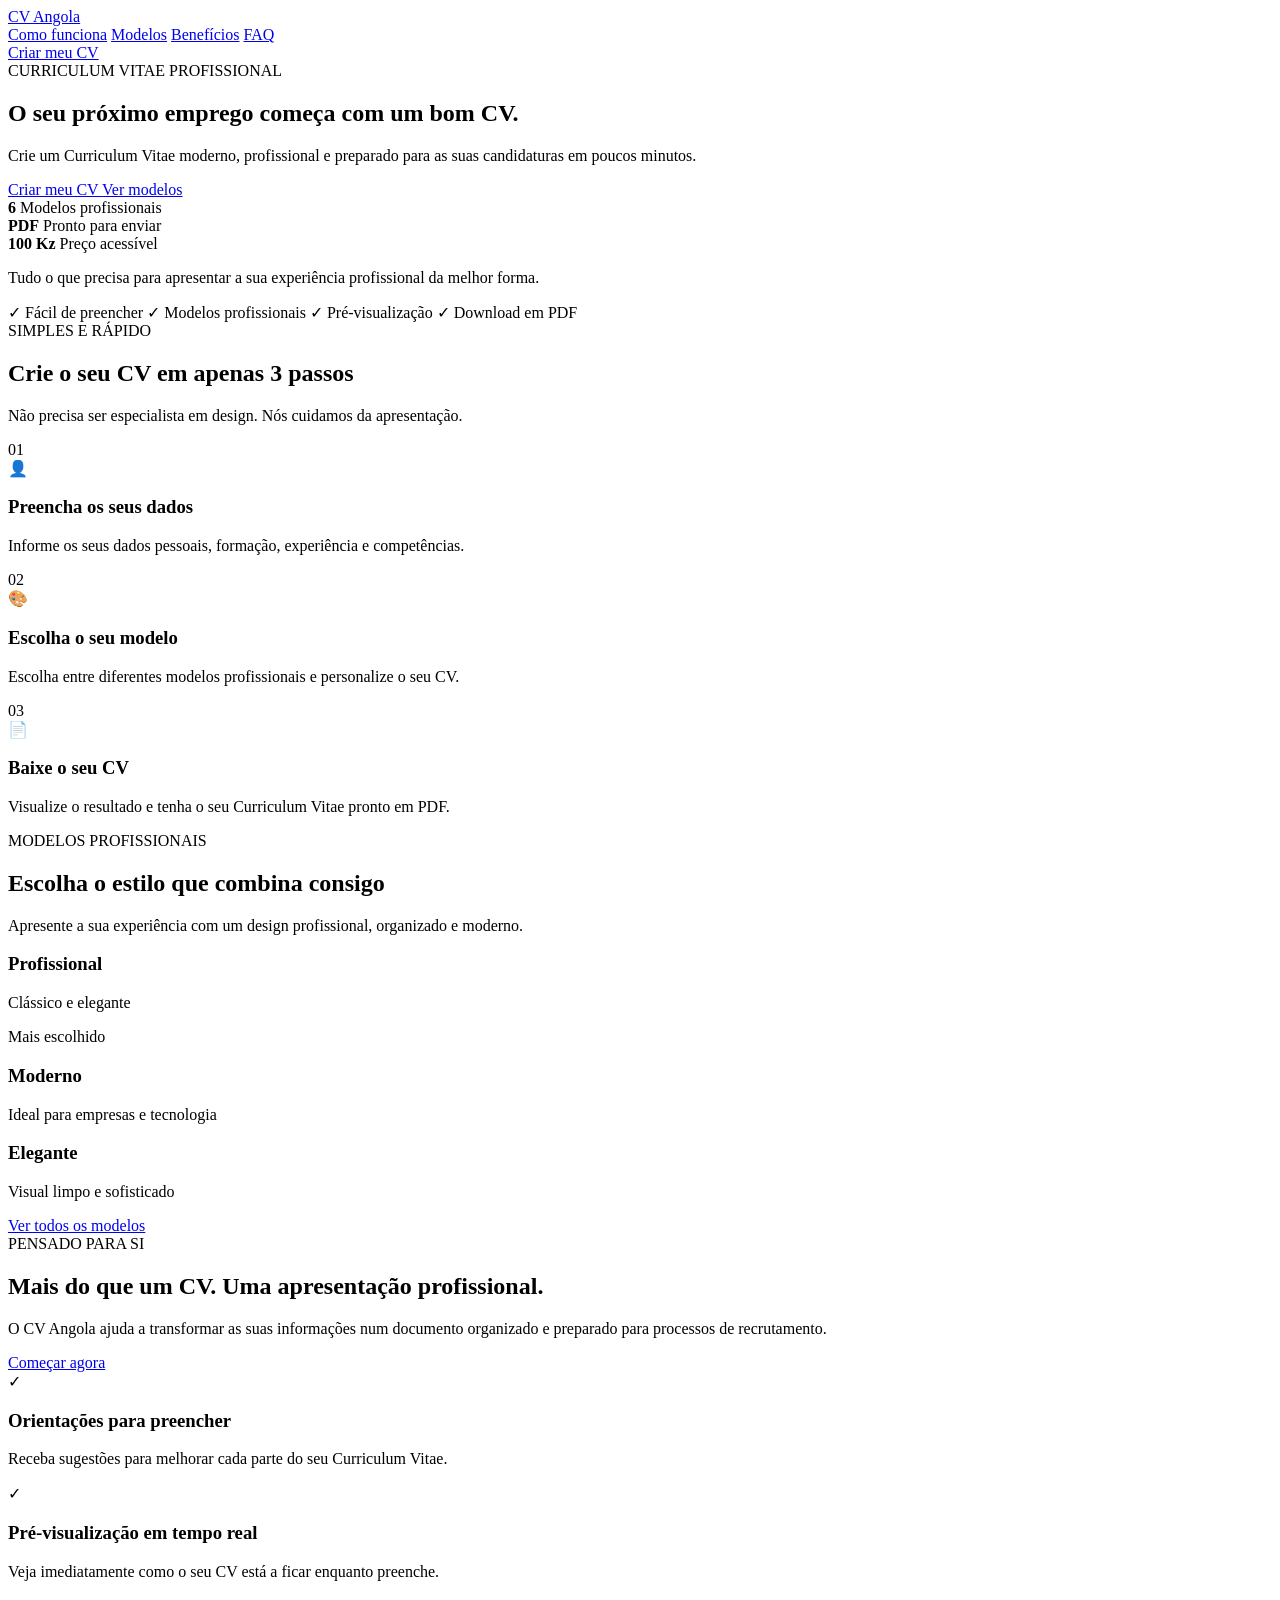
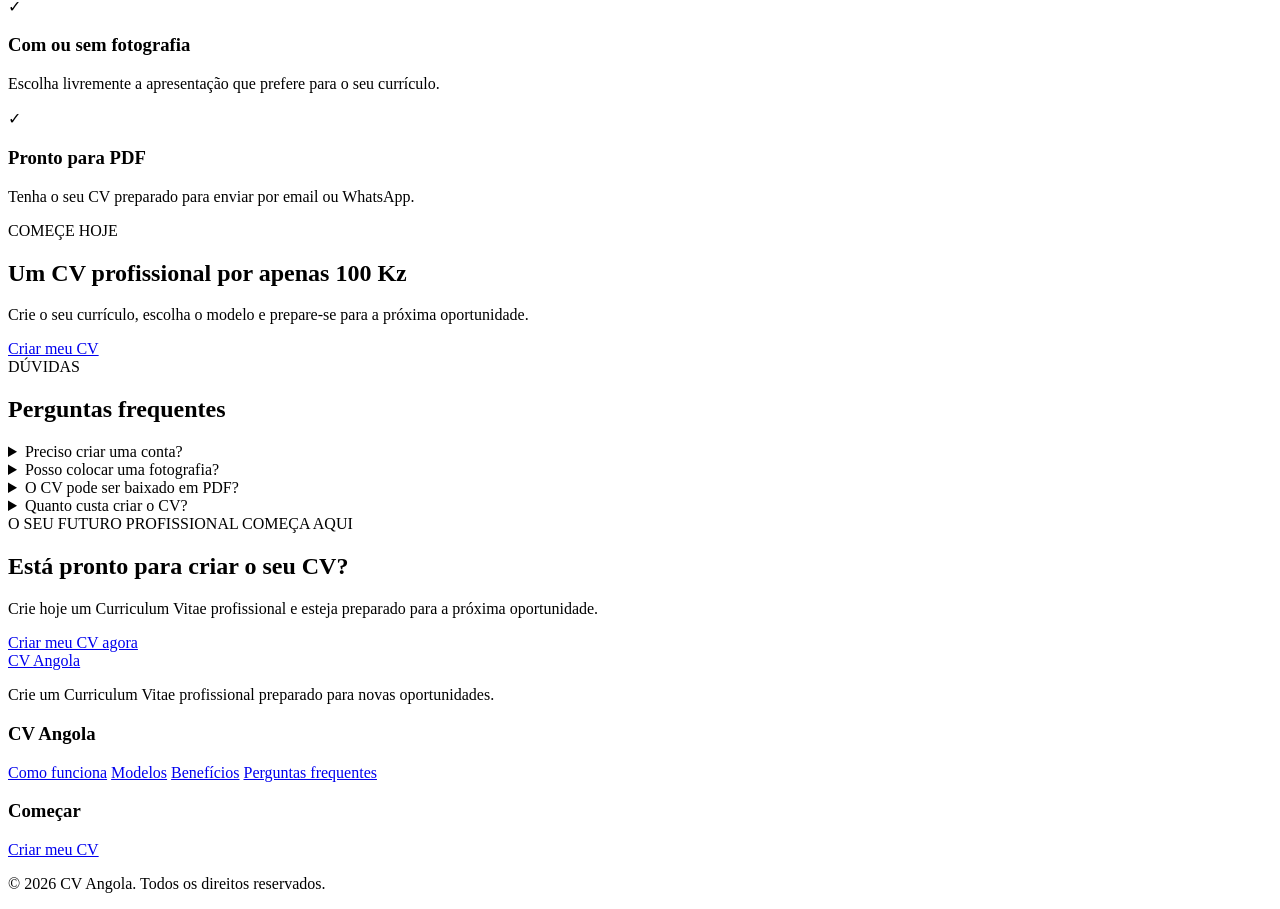
==== index.html @ 4cf0f3bf "Add files via upload" ====
<!DOCTYPE html>
<html lang="pt">

<head>
    <meta charset="UTF-8">
    <meta name="viewport" content="width=device-width, initial-scale=1.0">

    <title>CV Angola — Crie o seu Curriculum Vitae profissional</title>

    <meta name="description"
        content="Crie o seu Curriculum Vitae profissional em poucos minutos. Escolha um modelo, preencha os seus dados e baixe o seu CV em PDF.">

    <link rel="stylesheet" href="css/style.css">
</head>

<body>

    <!-- ================= HEADER ================= -->

    <header class="header">

        <div class="container header-content">

            <a href="index.html" class="logo">
                CV <span>Angola</span>
            </a>

            <nav class="nav">
                <a href="#como-funciona">Como funciona</a>
                <a href="#modelos">Modelos</a>
                <a href="#beneficios">Benefícios</a>
                <a href="#faq">FAQ</a>
            </nav>

            <a href="pages/criar-cv.html" class="btn btn-primary">
                Criar meu CV
            </a>

        </div>

    </header>


    <!-- ================= HERO ================= -->

    <main>

        <section class="hero">

            <div class="container hero-grid">

                <div class="hero-content">

                    <span class="eyebrow">
                        CURRICULUM VITAE PROFISSIONAL
                    </span>

                    <h1>
                        O seu próximo emprego
                        <span>começa com um bom CV.</span>
                    </h1>

                    <p class="hero-text">
                        Crie um Curriculum Vitae moderno, profissional e
                        preparado para as suas candidaturas em poucos minutos.
                    </p>

                    <div class="hero-actions">

                        <a href="pages/criar-cv.html" class="btn btn-primary btn-large">
                            Criar meu CV
                        </a>

                        <a href="#modelos" class="btn btn-outline btn-large">
                            Ver modelos
                        </a>

                    </div>

                    <div class="hero-info">

                        <div>
                            <strong>6</strong>
                            <span>Modelos profissionais</span>
                        </div>

                        <div>
                            <strong>PDF</strong>
                            <span>Pronto para enviar</span>
                        </div>

                        <div>
                            <strong>100 Kz</strong>
                            <span>Preço acessível</span>
                        </div>

                    </div>

                </div>


                <!-- PREVIEW DO CV -->

                <div class="hero-preview">

                    <div class="preview-glow"></div>

                    <div class="cv-preview">

                        <div class="cv-preview-sidebar">

                            <div class="preview-photo"></div>

                            <div class="preview-line large"></div>
                            <div class="preview-line"></div>
                            <div class="preview-line"></div>

                            <div class="preview-section"></div>

                            <div class="preview-line"></div>
                            <div class="preview-line"></div>
                            <div class="preview-line short"></div>

                        </div>

                        <div class="cv-preview-content">

                            <div class="preview-title"></div>
                            <div class="preview-subtitle"></div>

                            <div class="preview-heading"></div>

                            <div class="preview-line wide"></div>
                            <div class="preview-line wide"></div>
                            <div class="preview-line"></div>

                            <div class="preview-heading"></div>

                            <div class="preview-line wide"></div>
                            <div class="preview-line wide"></div>
                            <div class="preview-line"></div>

                        </div>

                    </div>

                </div>

            </div>

        </section>


        <!-- ================= CONFIANÇA ================= -->

        <section class="trust">

            <div class="container trust-content">

                <p>
                    Tudo o que precisa para apresentar a sua experiência
                    profissional da melhor forma.
                </p>

                <div class="trust-items">

                    <span>✓ Fácil de preencher</span>
                    <span>✓ Modelos profissionais</span>
                    <span>✓ Pré-visualização</span>
                    <span>✓ Download em PDF</span>

                </div>

            </div>

        </section>


        <!-- ================= COMO FUNCIONA ================= -->

        <section class="section" id="como-funciona">

            <div class="container">

                <div class="section-heading">

                    <span class="eyebrow">
                        SIMPLES E RÁPIDO
                    </span>

                    <h2>
                        Crie o seu CV em apenas 3 passos
                    </h2>

                    <p>
                        Não precisa ser especialista em design.
                        Nós cuidamos da apresentação.
                    </p>

                </div>


                <div class="steps">

                    <div class="step-card">

                        <span class="step-number">01</span>

                        <div class="step-icon">
                            👤
                        </div>

                        <h3>
                            Preencha os seus dados
                        </h3>

                        <p>
                            Informe os seus dados pessoais,
                            formação, experiência e competências.
                        </p>

                    </div>


                    <div class="step-card">

                        <span class="step-number">02</span>

                        <div class="step-icon">
                            🎨
                        </div>

                        <h3>
                            Escolha o seu modelo
                        </h3>

                        <p>
                            Escolha entre diferentes modelos
                            profissionais e personalize o seu CV.
                        </p>

                    </div>


                    <div class="step-card">

                        <span class="step-number">03</span>

                        <div class="step-icon">
                            📄
                        </div>

                        <h3>
                            Baixe o seu CV
                        </h3>

                        <p>
                            Visualize o resultado e tenha o seu
                            Curriculum Vitae pronto em PDF.
                        </p>

                    </div>

                </div>

            </div>

        </section>


        <!-- ================= MODELOS ================= -->

        <section class="section section-light" id="modelos">

            <div class="container">

                <div class="section-heading">

                    <span class="eyebrow">
                        MODELOS PROFISSIONAIS
                    </span>

                    <h2>
                        Escolha o estilo que combina consigo
                    </h2>

                    <p>
                        Apresente a sua experiência com um design
                        profissional, organizado e moderno.
                    </p>

                </div>


                <div class="templates">

                    <div class="template-card">

                        <div class="template-image template-one">
                            <div class="mini-sidebar"></div>
                            <div class="mini-content"></div>
                        </div>

                        <div class="template-info">
                            <h3>Profissional</h3>
                            <p>Clássico e elegante</p>
                        </div>

                    </div>


                    <div class="template-card featured">

                        <span class="template-badge">
                            Mais escolhido
                        </span>

                        <div class="template-image template-two">
                            <div class="mini-sidebar"></div>
                            <div class="mini-content"></div>
                        </div>

                        <div class="template-info">
                            <h3>Moderno</h3>
                            <p>Ideal para empresas e tecnologia</p>
                        </div>

                    </div>


                    <div class="template-card">

                        <div class="template-image template-three">
                            <div class="mini-sidebar"></div>
                            <div class="mini-content"></div>
                        </div>

                        <div class="template-info">
                            <h3>Elegante</h3>
                            <p>Visual limpo e sofisticado</p>
                        </div>

                    </div>

                </div>

                <div class="center-action">

                    <a href="pages/criar-cv.html" class="btn btn-primary">
                        Ver todos os modelos
                    </a>

                </div>

            </div>

        </section>


        <!-- ================= BENEFÍCIOS ================= -->

        <section class="section" id="beneficios">

            <div class="container benefits-grid">

                <div class="benefits-content">

                    <span class="eyebrow">
                        PENSADO PARA SI
                    </span>

                    <h2>
                        Mais do que um CV.
                        Uma apresentação profissional.
                    </h2>

                    <p>
                        O CV Angola ajuda a transformar as suas informações
                        num documento organizado e preparado para processos
                        de recrutamento.
                    </p>

                    <a href="pages/criar-cv.html" class="btn btn-primary">
                        Começar agora
                    </a>

                </div>


                <div class="benefits-list">

                    <div class="benefit">

                        <div class="benefit-icon">
                            ✓
                        </div>

                        <div>
                            <h3>Orientações para preencher</h3>

                            <p>
                                Receba sugestões para melhorar cada
                                parte do seu Curriculum Vitae.
                            </p>
                        </div>

                    </div>


                    <div class="benefit">

                        <div class="benefit-icon">
                            ✓
                        </div>

                        <div>
                            <h3>Pré-visualização em tempo real</h3>

                            <p>
                                Veja imediatamente como o seu CV
                                está a ficar enquanto preenche.
                            </p>
                        </div>

                    </div>


                    <div class="benefit">

                        <div class="benefit-icon">
                            ✓
                        </div>

                        <div>
                            <h3>Com ou sem fotografia</h3>

                            <p>
                                Escolha livremente a apresentação
                                que prefere para o seu currículo.
                            </p>
                        </div>

                    </div>


                    <div class="benefit">

                        <div class="benefit-icon">
                            ✓
                        </div>

                        <div>
                            <h3>Pronto para PDF</h3>

                            <p>
                                Tenha o seu CV preparado para
                                enviar por email ou WhatsApp.
                            </p>
                        </div>

                    </div>

                </div>

            </div>

        </section>


        <!-- ================= PREÇO ================= -->

        <section class="pricing">

            <div class="container">

                <div class="pricing-card">

                    <div>

                        <span class="eyebrow">
                            COMEÇE HOJE
                        </span>

                        <h2>
                            Um CV profissional por apenas
                            <strong>100 Kz</strong>
                        </h2>

                        <p>
                            Crie o seu currículo, escolha o modelo
                            e prepare-se para a próxima oportunidade.
                        </p>

                    </div>

                    <a href="pages/criar-cv.html" class="btn btn-primary btn-large">
                        Criar meu CV
                    </a>

                </div>

            </div>

        </section>


        <!-- ================= FAQ ================= -->

        <section class="section" id="faq">

            <div class="container faq-container">

                <div class="section-heading">

                    <span class="eyebrow">
                        DÚVIDAS
                    </span>

                    <h2>
                        Perguntas frequentes
                    </h2>

                </div>


                <div class="faq">

                    <details>
                        <summary>
                            Preciso criar uma conta?
                        </summary>

                        <p>
                            Não. O processo pode ser realizado diretamente
                            através da plataforma.
                        </p>
                    </details>


                    <details>
                        <summary>
                            Posso colocar uma fotografia?
                        </summary>

                        <p>
                            Sim. Pode escolher entre utilizar uma fotografia
                            ou criar o seu CV sem fotografia.
                        </p>
                    </details>


                    <details>
                        <summary>
                            O CV pode ser baixado em PDF?
                        </summary>

                        <p>
                            Sim. Depois de preencher e finalizar o seu CV,
                            poderá obter o documento em formato PDF.
                        </p>
                    </details>


                    <details>
                        <summary>
                            Quanto custa criar o CV?
                        </summary>

                        <p>
                            O CV profissional está disponível por apenas
                            <strong>100 Kz</strong>.
                        </p>
                    </details>

                </div>

            </div>

        </section>


        <!-- ================= CTA FINAL ================= -->

        <section class="final-cta">

            <div class="container">

                <span class="eyebrow">
                    O SEU FUTURO PROFISSIONAL COMEÇA AQUI
                </span>

                <h2>
                    Está pronto para criar o seu CV?
                </h2>

                <p>
                    Crie hoje um Curriculum Vitae profissional
                    e esteja preparado para a próxima oportunidade.
                </p>

                <a href="pages/criar-cv.html" class="btn btn-primary btn-large">
                    Criar meu CV agora
                </a>

            </div>

        </section>

    </main>


    <!-- ================= FOOTER ================= -->

    <footer class="footer">

        <div class="container footer-grid">

            <div>

                <a href="index.html" class="logo">
                    CV <span>Angola</span>
                </a>

                <p>
                    Crie um Curriculum Vitae profissional
                    preparado para novas oportunidades.
                </p>

            </div>


            <div>

                <h3>CV Angola</h3>

                <a href="#como-funciona">Como funciona</a>
                <a href="#modelos">Modelos</a>
                <a href="#beneficios">Benefícios</a>
                <a href="#faq">Perguntas frequentes</a>

            </div>


            <div>

                <h3>Começar</h3>

                <a href="pages/criar-cv.html">
                    Criar meu CV
                </a>

            </div>

        </div>


        <div class="footer-bottom">

            <div class="container">

                <p>
                    © 2026 CV Angola. Todos os direitos reservados.
                </p>

            </div>

        </div>

    </footer>

</body>

</html>
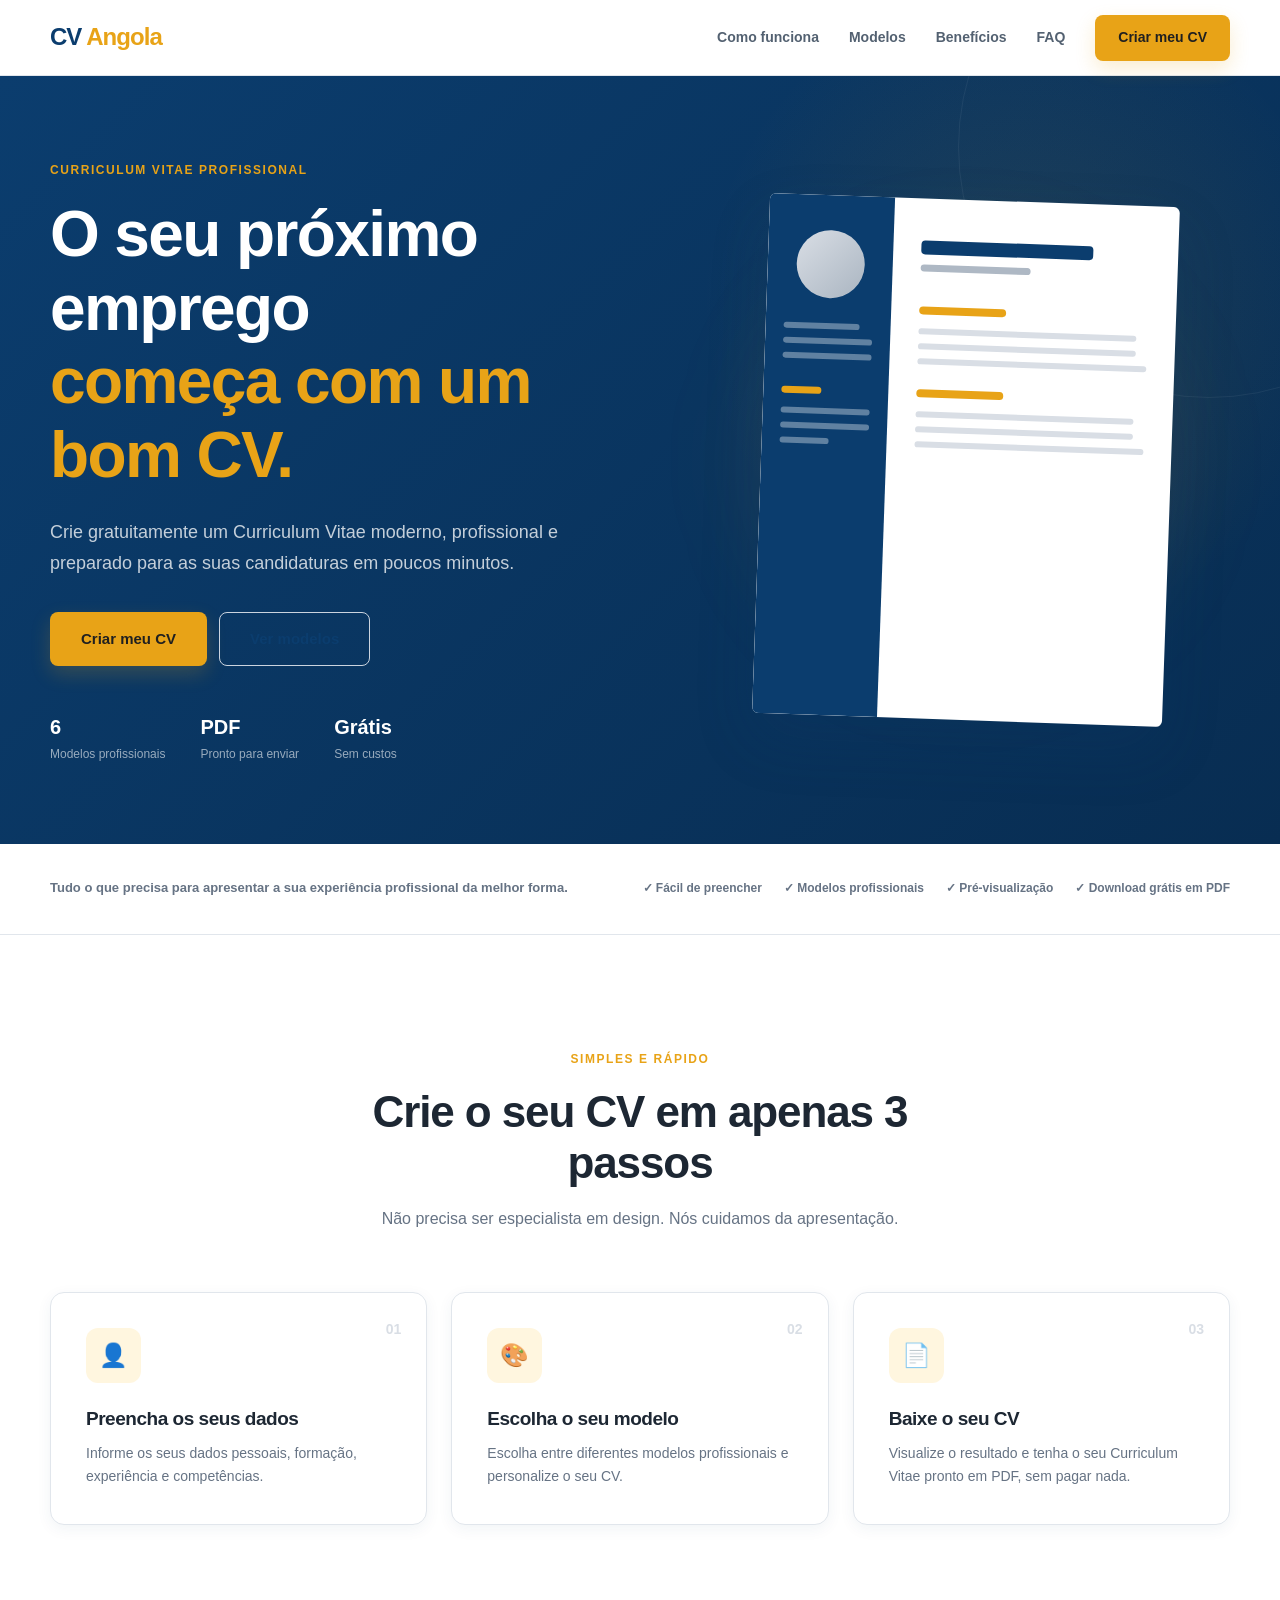
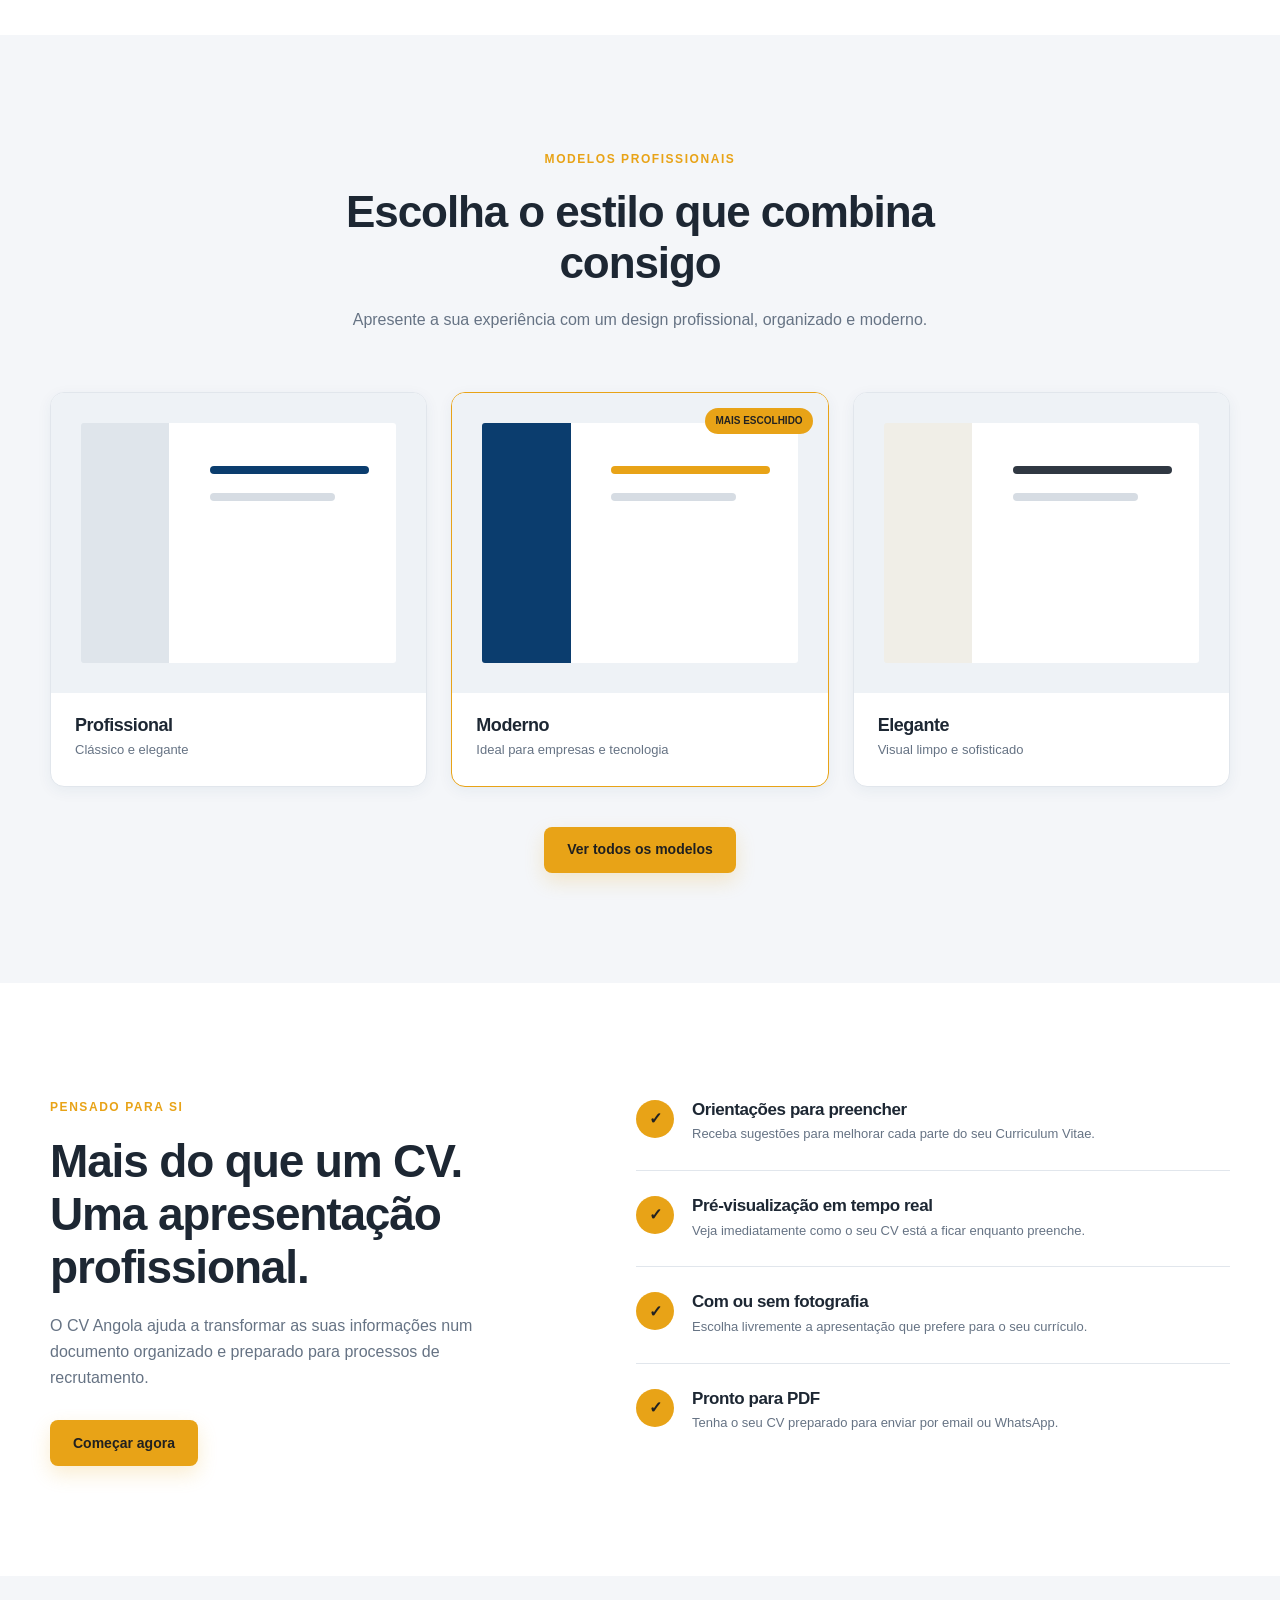
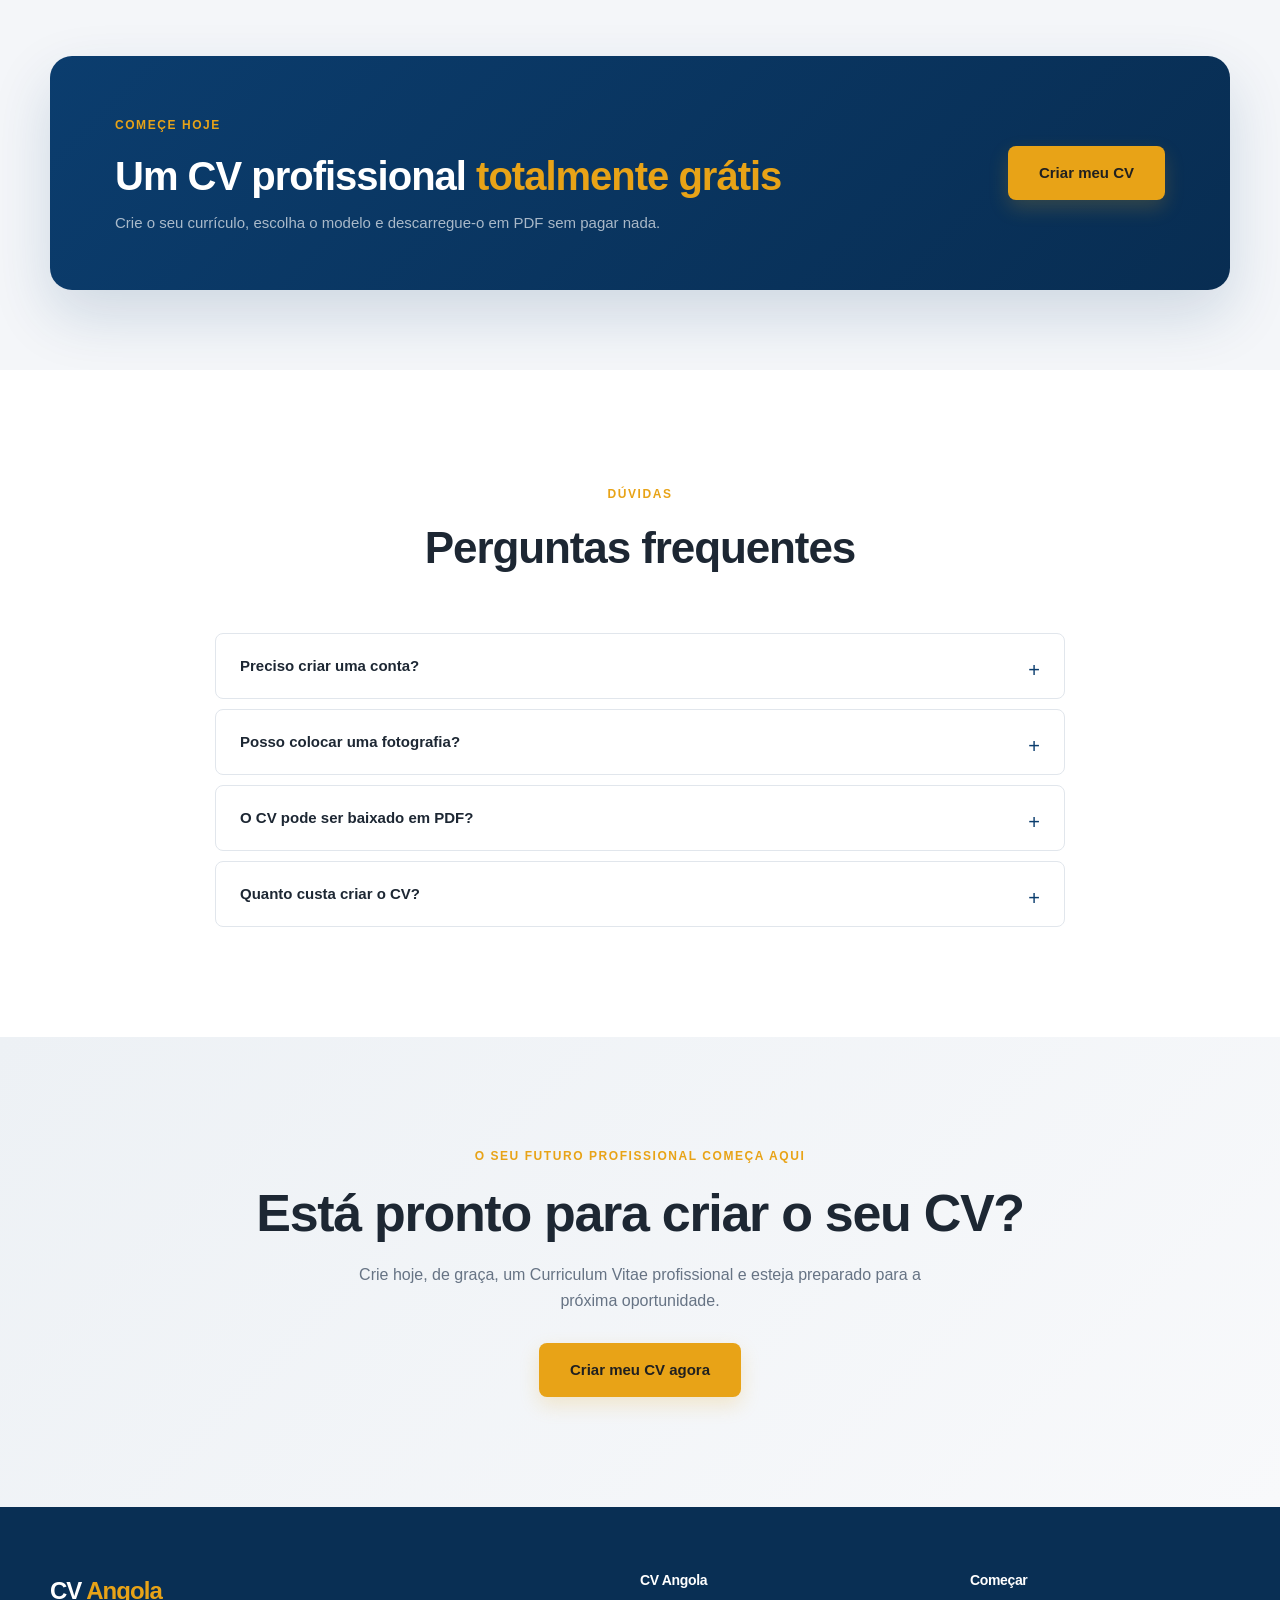
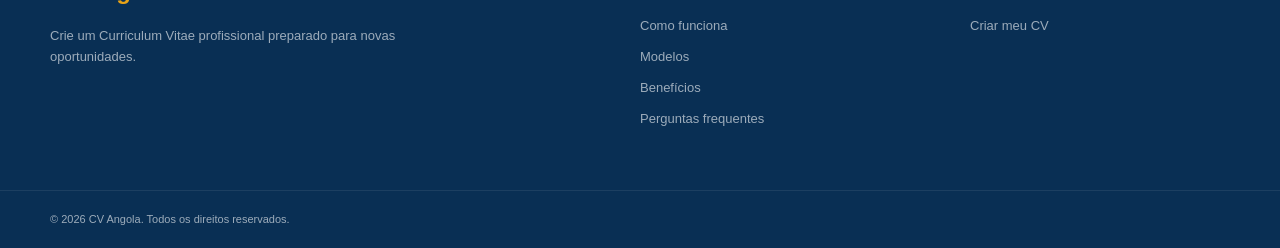
==== commit 1d8450ef: "Add files via upload" ====
--- a/index.html
+++ b/index.html
@@ -5,10 +5,10 @@
     <meta charset="UTF-8">
     <meta name="viewport" content="width=device-width, initial-scale=1.0">
 
-    <title>CV Angola — Crie o seu Curriculum Vitae profissional</title>
+    <title>CV Angola — Crie o seu Curriculum Vitae profissional grátis</title>
 
     <meta name="description"
-        content="Crie o seu Curriculum Vitae profissional em poucos minutos. Escolha um modelo, preencha os seus dados e baixe o seu CV em PDF.">
+        content="Crie o seu Curriculum Vitae profissional gratuitamente em poucos minutos. Escolha um modelo, preencha os seus dados e baixe o seu CV em PDF.">
 
     <link rel="stylesheet" href="css/style.css">
 </head>
@@ -18,12 +18,9 @@
     <!-- ================= HEADER ================= -->
 
     <header class="header">
-
         <div class="container header-content">
 
-            <a href="index.html" class="logo">
-                CV <span>Angola</span>
-            </a>
+            <a href="index.html" class="logo">CV <span>Angola</span></a>
 
             <nav class="nav">
                 <a href="#como-funciona">Como funciona</a>
@@ -32,28 +29,22 @@
                 <a href="#faq">FAQ</a>
             </nav>
 
-            <a href="pages/criar-cv.html" class="btn btn-primary">
-                Criar meu CV
-            </a>
+            <a href="pages/criar-cv.html" class="btn btn-primary">Criar meu CV</a>
 
         </div>
-
     </header>
 
 
-    <!-- ================= HERO ================= -->
-
     <main>
 
+        <!-- ================= HERO ================= -->
+
         <section class="hero">
-
             <div class="container hero-grid">
 
                 <div class="hero-content">
 
-                    <span class="eyebrow">
-                        CURRICULUM VITAE PROFISSIONAL
-                    </span>
+                    <span class="eyebrow">CURRICULUM VITAE PROFISSIONAL</span>
 
                     <h1>
                         O seu próximo emprego
@@ -61,39 +52,28 @@
                     </h1>
 
                     <p class="hero-text">
-                        Crie um Curriculum Vitae moderno, profissional e
+                        Crie gratuitamente um Curriculum Vitae moderno, profissional e
                         preparado para as suas candidaturas em poucos minutos.
                     </p>
 
                     <div class="hero-actions">
-
-                        <a href="pages/criar-cv.html" class="btn btn-primary btn-large">
-                            Criar meu CV
-                        </a>
-
-                        <a href="#modelos" class="btn btn-outline btn-large">
-                            Ver modelos
-                        </a>
-
+                        <a href="pages/criar-cv.html" class="btn btn-primary btn-large">Criar meu CV</a>
+                        <a href="#modelos" class="btn btn-outline btn-large">Ver modelos</a>
                     </div>
 
                     <div class="hero-info">
-
                         <div>
                             <strong>6</strong>
                             <span>Modelos profissionais</span>
                         </div>
-
                         <div>
                             <strong>PDF</strong>
                             <span>Pronto para enviar</span>
                         </div>
-
-                        <div>
-                            <strong>100 Kz</strong>
-                            <span>Preço acessível</span>
-                        </div>
-
+                        <div>
+                            <strong>Grátis</strong>
+                            <span>Sem custos</span>
+                        </div>
                     </div>
 
                 </div>
@@ -102,59 +82,43 @@
                 <!-- PREVIEW DO CV -->
 
                 <div class="hero-preview">
-
                     <div class="preview-glow"></div>
-
                     <div class="cv-preview">
 
                         <div class="cv-preview-sidebar">
-
                             <div class="preview-photo"></div>
-
                             <div class="preview-line large"></div>
                             <div class="preview-line"></div>
                             <div class="preview-line"></div>
-
                             <div class="preview-section"></div>
-
                             <div class="preview-line"></div>
                             <div class="preview-line"></div>
                             <div class="preview-line short"></div>
-
                         </div>
 
                         <div class="cv-preview-content">
-
                             <div class="preview-title"></div>
                             <div class="preview-subtitle"></div>
-
                             <div class="preview-heading"></div>
-
                             <div class="preview-line wide"></div>
                             <div class="preview-line wide"></div>
                             <div class="preview-line"></div>
-
                             <div class="preview-heading"></div>
-
                             <div class="preview-line wide"></div>
                             <div class="preview-line wide"></div>
                             <div class="preview-line"></div>
-
-                        </div>
-
-                    </div>
-
-                </div>
-
-            </div>
-
+                        </div>
+
+                    </div>
+                </div>
+
+            </div>
         </section>
 
 
         <!-- ================= CONFIANÇA ================= -->
 
         <section class="trust">
-
             <div class="container trust-content">
 
                 <p>
@@ -163,216 +127,123 @@
                 </p>
 
                 <div class="trust-items">
-
                     <span>✓ Fácil de preencher</span>
                     <span>✓ Modelos profissionais</span>
                     <span>✓ Pré-visualização</span>
-                    <span>✓ Download em PDF</span>
-
-                </div>
-
-            </div>
-
+                    <span>✓ Download grátis em PDF</span>
+                </div>
+
+            </div>
         </section>
 
 
         <!-- ================= COMO FUNCIONA ================= -->
 
         <section class="section" id="como-funciona">
-
             <div class="container">
 
                 <div class="section-heading">
-
-                    <span class="eyebrow">
-                        SIMPLES E RÁPIDO
-                    </span>
-
-                    <h2>
-                        Crie o seu CV em apenas 3 passos
-                    </h2>
-
-                    <p>
-                        Não precisa ser especialista em design.
-                        Nós cuidamos da apresentação.
-                    </p>
-
-                </div>
-
+                    <span class="eyebrow">SIMPLES E RÁPIDO</span>
+                    <h2>Crie o seu CV em apenas 3 passos</h2>
+                    <p>Não precisa ser especialista em design. Nós cuidamos da apresentação.</p>
+                </div>
 
                 <div class="steps">
 
                     <div class="step-card">
-
                         <span class="step-number">01</span>
-
-                        <div class="step-icon">
-                            👤
-                        </div>
-
-                        <h3>
-                            Preencha os seus dados
-                        </h3>
-
-                        <p>
-                            Informe os seus dados pessoais,
-                            formação, experiência e competências.
-                        </p>
-
-                    </div>
-
+                        <div class="step-icon">👤</div>
+                        <h3>Preencha os seus dados</h3>
+                        <p>Informe os seus dados pessoais, formação, experiência e competências.</p>
+                    </div>
 
                     <div class="step-card">
-
                         <span class="step-number">02</span>
-
-                        <div class="step-icon">
-                            🎨
-                        </div>
-
-                        <h3>
-                            Escolha o seu modelo
-                        </h3>
-
-                        <p>
-                            Escolha entre diferentes modelos
-                            profissionais e personalize o seu CV.
-                        </p>
-
-                    </div>
-
+                        <div class="step-icon">🎨</div>
+                        <h3>Escolha o seu modelo</h3>
+                        <p>Escolha entre diferentes modelos profissionais e personalize o seu CV.</p>
+                    </div>
 
                     <div class="step-card">
-
                         <span class="step-number">03</span>
-
-                        <div class="step-icon">
-                            📄
-                        </div>
-
-                        <h3>
-                            Baixe o seu CV
-                        </h3>
-
-                        <p>
-                            Visualize o resultado e tenha o seu
-                            Curriculum Vitae pronto em PDF.
-                        </p>
-
-                    </div>
-
-                </div>
-
-            </div>
-
+                        <div class="step-icon">📄</div>
+                        <h3>Baixe o seu CV</h3>
+                        <p>Visualize o resultado e tenha o seu Curriculum Vitae pronto em PDF, sem pagar nada.</p>
+                    </div>
+
+                </div>
+
+            </div>
         </section>
 
 
         <!-- ================= MODELOS ================= -->
 
         <section class="section section-light" id="modelos">
-
             <div class="container">
 
                 <div class="section-heading">
-
-                    <span class="eyebrow">
-                        MODELOS PROFISSIONAIS
-                    </span>
-
-                    <h2>
-                        Escolha o estilo que combina consigo
-                    </h2>
-
-                    <p>
-                        Apresente a sua experiência com um design
-                        profissional, organizado e moderno.
-                    </p>
-
-                </div>
-
+                    <span class="eyebrow">MODELOS PROFISSIONAIS</span>
+                    <h2>Escolha o estilo que combina consigo</h2>
+                    <p>Apresente a sua experiência com um design profissional, organizado e moderno.</p>
+                </div>
 
                 <div class="templates">
 
                     <div class="template-card">
-
                         <div class="template-image template-one">
                             <div class="mini-sidebar"></div>
                             <div class="mini-content"></div>
                         </div>
-
                         <div class="template-info">
                             <h3>Profissional</h3>
                             <p>Clássico e elegante</p>
                         </div>
-
-                    </div>
-
+                    </div>
 
                     <div class="template-card featured">
-
-                        <span class="template-badge">
-                            Mais escolhido
-                        </span>
-
+                        <span class="template-badge">Mais escolhido</span>
                         <div class="template-image template-two">
                             <div class="mini-sidebar"></div>
                             <div class="mini-content"></div>
                         </div>
-
                         <div class="template-info">
                             <h3>Moderno</h3>
                             <p>Ideal para empresas e tecnologia</p>
                         </div>
-
-                    </div>
-
+                    </div>
 
                     <div class="template-card">
-
                         <div class="template-image template-three">
                             <div class="mini-sidebar"></div>
                             <div class="mini-content"></div>
                         </div>
-
                         <div class="template-info">
                             <h3>Elegante</h3>
                             <p>Visual limpo e sofisticado</p>
                         </div>
-
                     </div>
 
                 </div>
 
                 <div class="center-action">
-
-                    <a href="pages/criar-cv.html" class="btn btn-primary">
-                        Ver todos os modelos
-                    </a>
-
-                </div>
-
-            </div>
-
+                    <a href="pages/criar-cv.html" class="btn btn-primary">Ver todos os modelos</a>
+                </div>
+
+            </div>
         </section>
 
 
         <!-- ================= BENEFÍCIOS ================= -->
 
         <section class="section" id="beneficios">
-
             <div class="container benefits-grid">
 
                 <div class="benefits-content">
 
-                    <span class="eyebrow">
-                        PENSADO PARA SI
-                    </span>
-
-                    <h2>
-                        Mais do que um CV.
-                        Uma apresentação profissional.
-                    </h2>
+                    <span class="eyebrow">PENSADO PARA SI</span>
+
+                    <h2>Mais do que um CV. Uma apresentação profissional.</h2>
 
                     <p>
                         O CV Angola ajuda a transformar as suas informações
@@ -380,230 +251,133 @@
                         de recrutamento.
                     </p>
 
-                    <a href="pages/criar-cv.html" class="btn btn-primary">
-                        Começar agora
-                    </a>
-
-                </div>
-
+                    <a href="pages/criar-cv.html" class="btn btn-primary">Começar agora</a>
+
+                </div>
 
                 <div class="benefits-list">
 
                     <div class="benefit">
-
-                        <div class="benefit-icon">
-                            ✓
-                        </div>
-
+                        <div class="benefit-icon">✓</div>
                         <div>
                             <h3>Orientações para preencher</h3>
-
-                            <p>
-                                Receba sugestões para melhorar cada
-                                parte do seu Curriculum Vitae.
-                            </p>
-                        </div>
-
-                    </div>
-
+                            <p>Receba sugestões para melhorar cada parte do seu Curriculum Vitae.</p>
+                        </div>
+                    </div>
 
                     <div class="benefit">
-
-                        <div class="benefit-icon">
-                            ✓
-                        </div>
-
+                        <div class="benefit-icon">✓</div>
                         <div>
                             <h3>Pré-visualização em tempo real</h3>
-
-                            <p>
-                                Veja imediatamente como o seu CV
-                                está a ficar enquanto preenche.
-                            </p>
-                        </div>
-
-                    </div>
-
+                            <p>Veja imediatamente como o seu CV está a ficar enquanto preenche.</p>
+                        </div>
+                    </div>
 
                     <div class="benefit">
-
-                        <div class="benefit-icon">
-                            ✓
-                        </div>
-
+                        <div class="benefit-icon">✓</div>
                         <div>
                             <h3>Com ou sem fotografia</h3>
-
-                            <p>
-                                Escolha livremente a apresentação
-                                que prefere para o seu currículo.
-                            </p>
-                        </div>
-
-                    </div>
-
+                            <p>Escolha livremente a apresentação que prefere para o seu currículo.</p>
+                        </div>
+                    </div>
 
                     <div class="benefit">
-
-                        <div class="benefit-icon">
-                            ✓
-                        </div>
-
+                        <div class="benefit-icon">✓</div>
                         <div>
                             <h3>Pronto para PDF</h3>
-
-                            <p>
-                                Tenha o seu CV preparado para
-                                enviar por email ou WhatsApp.
-                            </p>
-                        </div>
-
-                    </div>
-
-                </div>
-
-            </div>
-
-        </section>
-
-
-        <!-- ================= PREÇO ================= -->
+                            <p>Tenha o seu CV preparado para enviar por email ou WhatsApp.</p>
+                        </div>
+                    </div>
+
+                </div>
+
+            </div>
+        </section>
+
+
+        <!-- ================= GRATUITO ================= -->
 
         <section class="pricing">
-
             <div class="container">
-
                 <div class="pricing-card">
 
                     <div>
-
-                        <span class="eyebrow">
-                            COMEÇE HOJE
-                        </span>
-
+                        <span class="eyebrow">COMEÇE HOJE</span>
                         <h2>
-                            Um CV profissional por apenas
-                            <strong>100 Kz</strong>
+                            Um CV profissional
+                            <strong>totalmente grátis</strong>
                         </h2>
-
                         <p>
-                            Crie o seu currículo, escolha o modelo
-                            e prepare-se para a próxima oportunidade.
+                            Crie o seu currículo, escolha o modelo e descarregue-o
+                            em PDF sem pagar nada.
                         </p>
-
-                    </div>
-
-                    <a href="pages/criar-cv.html" class="btn btn-primary btn-large">
-                        Criar meu CV
-                    </a>
-
-                </div>
-
-            </div>
-
+                    </div>
+
+                    <a href="pages/criar-cv.html" class="btn btn-primary btn-large">Criar meu CV</a>
+
+                </div>
+            </div>
         </section>
 
 
         <!-- ================= FAQ ================= -->
 
         <section class="section" id="faq">
-
             <div class="container faq-container">
 
                 <div class="section-heading">
-
-                    <span class="eyebrow">
-                        DÚVIDAS
-                    </span>
-
-                    <h2>
-                        Perguntas frequentes
-                    </h2>
-
-                </div>
-
+                    <span class="eyebrow">DÚVIDAS</span>
+                    <h2>Perguntas frequentes</h2>
+                </div>
 
                 <div class="faq">
 
                     <details>
-                        <summary>
-                            Preciso criar uma conta?
-                        </summary>
-
+                        <summary>Preciso criar uma conta?</summary>
+                        <p>Não. O processo pode ser realizado diretamente através da plataforma.</p>
+                    </details>
+
+                    <details>
+                        <summary>Posso colocar uma fotografia?</summary>
+                        <p>Sim. Pode escolher entre utilizar uma fotografia ou criar o seu CV sem fotografia.</p>
+                    </details>
+
+                    <details>
+                        <summary>O CV pode ser baixado em PDF?</summary>
+                        <p>Sim. Depois de preencher o seu CV, poderá obter o documento em formato PDF.</p>
+                    </details>
+
+                    <details>
+                        <summary>Quanto custa criar o CV?</summary>
                         <p>
-                            Não. O processo pode ser realizado diretamente
-                            através da plataforma.
+                            É <strong>gratuito</strong>. No final, poderá fazer uma doação opcional
+                            para ajudar a manter a plataforma, mas pode descarregar o CV mesmo sem doar.
                         </p>
                     </details>
 
-
-                    <details>
-                        <summary>
-                            Posso colocar uma fotografia?
-                        </summary>
-
-                        <p>
-                            Sim. Pode escolher entre utilizar uma fotografia
-                            ou criar o seu CV sem fotografia.
-                        </p>
-                    </details>
-
-
-                    <details>
-                        <summary>
-                            O CV pode ser baixado em PDF?
-                        </summary>
-
-                        <p>
-                            Sim. Depois de preencher e finalizar o seu CV,
-                            poderá obter o documento em formato PDF.
-                        </p>
-                    </details>
-
-
-                    <details>
-                        <summary>
-                            Quanto custa criar o CV?
-                        </summary>
-
-                        <p>
-                            O CV profissional está disponível por apenas
-                            <strong>100 Kz</strong>.
-                        </p>
-                    </details>
-
-                </div>
-
-            </div>
-
+                </div>
+
+            </div>
         </section>
 
 
         <!-- ================= CTA FINAL ================= -->
 
         <section class="final-cta">
-
             <div class="container">
 
-                <span class="eyebrow">
-                    O SEU FUTURO PROFISSIONAL COMEÇA AQUI
-                </span>
-
-                <h2>
-                    Está pronto para criar o seu CV?
-                </h2>
+                <span class="eyebrow">O SEU FUTURO PROFISSIONAL COMEÇA AQUI</span>
+
+                <h2>Está pronto para criar o seu CV?</h2>
 
                 <p>
-                    Crie hoje um Curriculum Vitae profissional
+                    Crie hoje, de graça, um Curriculum Vitae profissional
                     e esteja preparado para a próxima oportunidade.
                 </p>
 
-                <a href="pages/criar-cv.html" class="btn btn-primary btn-large">
-                    Criar meu CV agora
-                </a>
-
-            </div>
-
+                <a href="pages/criar-cv.html" class="btn btn-primary btn-large">Criar meu CV agora</a>
+
+            </div>
         </section>
 
     </main>
@@ -616,58 +390,33 @@
         <div class="container footer-grid">
 
             <div>
-
-                <a href="index.html" class="logo">
-                    CV <span>Angola</span>
-                </a>
-
-                <p>
-                    Crie um Curriculum Vitae profissional
-                    preparado para novas oportunidades.
-                </p>
-
-            </div>
-
+                <a href="index.html" class="logo">CV <span>Angola</span></a>
+                <p>Crie um Curriculum Vitae profissional preparado para novas oportunidades.</p>
+            </div>
 
             <div>
-
                 <h3>CV Angola</h3>
-
                 <a href="#como-funciona">Como funciona</a>
                 <a href="#modelos">Modelos</a>
                 <a href="#beneficios">Benefícios</a>
                 <a href="#faq">Perguntas frequentes</a>
-
-            </div>
-
+            </div>
 
             <div>
-
                 <h3>Começar</h3>
-
-                <a href="pages/criar-cv.html">
-                    Criar meu CV
-                </a>
-
+                <a href="pages/criar-cv.html">Criar meu CV</a>
             </div>
 
         </div>
 
-
         <div class="footer-bottom">
-
             <div class="container">
-
-                <p>
-                    © 2026 CV Angola. Todos os direitos reservados.
-                </p>
-
-            </div>
-
+                <p>© 2026 CV Angola. Todos os direitos reservados.</p>
+            </div>
         </div>
 
     </footer>
 
 </body>
 
-</html>+</html>
--- a/css/style.css
+++ b/css/style.css
@@ -0,0 +1,1469 @@
+/* =========================================================
+   CV ANGOLA — LANDING PAGE
+   ========================================================= */
+
+/* =========================
+   VARIÁVEIS
+   ========================= */
+
+:root {
+    --primary: #0b3d6e;
+    --primary-dark: #082d52;
+    --accent: #e8a317;
+    --accent-dark: #c98a0b;
+
+    --background: #f4f6f9;
+    --white: #ffffff;
+    --text: #1d2733;
+    --text-light: #667384;
+    --border: #e1e6ec;
+
+    --shadow-sm: 0 4px 15px rgba(11, 61, 110, 0.06);
+    --shadow-md: 0 12px 35px rgba(11, 61, 110, 0.10);
+    --shadow-lg: 0 25px 60px rgba(11, 61, 110, 0.16);
+
+    --radius-sm: 8px;
+    --radius-md: 14px;
+    --radius-lg: 22px;
+
+    --container: 1180px;
+}
+
+
+/* =========================
+   RESET
+   ========================= */
+
+* {
+    margin: 0;
+    padding: 0;
+    box-sizing: border-box;
+}
+
+html {
+    scroll-behavior: smooth;
+}
+
+body {
+    font-family: "Inter", "Segoe UI", Arial, sans-serif;
+    background: var(--background);
+    color: var(--text);
+    line-height: 1.6;
+    -webkit-font-smoothing: antialiased;
+}
+
+img {
+    max-width: 100%;
+    display: block;
+}
+
+a {
+    color: inherit;
+    text-decoration: none;
+}
+
+button,
+input,
+textarea,
+select {
+    font: inherit;
+}
+
+.container {
+    width: min(100% - 40px, var(--container));
+    margin: 0 auto;
+}
+
+
+/* =========================
+   TIPOGRAFIA
+   ========================= */
+
+h1,
+h2,
+h3 {
+    line-height: 1.15;
+    letter-spacing: -0.025em;
+}
+
+h1,
+h2 {
+    font-weight: 800;
+}
+
+h3 {
+    font-weight: 700;
+}
+
+p {
+    color: var(--text-light);
+}
+
+
+/* =========================
+   HEADER
+   ========================= */
+
+.header {
+    height: 76px;
+    background: var(--white);
+    border-bottom: 1px solid var(--border);
+
+    position: sticky;
+    top: 0;
+    z-index: 100;
+
+    display: flex;
+    align-items: center;
+}
+
+.header-content {
+    display: flex;
+    align-items: center;
+    justify-content: space-between;
+    gap: 30px;
+}
+
+
+/* LOGO */
+
+.logo {
+    font-size: 24px;
+    font-weight: 800;
+    letter-spacing: -0.04em;
+    color: var(--primary);
+    white-space: nowrap;
+}
+
+.logo span {
+    color: var(--accent);
+}
+
+
+/* NAV */
+
+.nav {
+    display: flex;
+    align-items: center;
+    gap: 30px;
+    margin-left: auto;
+}
+
+.nav a {
+    position: relative;
+
+    font-size: 14px;
+    font-weight: 600;
+    color: #536171;
+
+    transition: color 0.25s ease;
+}
+
+.nav a::after {
+    content: "";
+
+    position: absolute;
+    left: 0;
+    bottom: -7px;
+
+    width: 0;
+    height: 2px;
+
+    background: var(--accent);
+
+    transition: width 0.25s ease;
+}
+
+.nav a:hover {
+    color: var(--primary);
+}
+
+.nav a:hover::after {
+    width: 100%;
+}
+
+
+/* =========================
+   BOTÕES
+   ========================= */
+
+.btn {
+    display: inline-flex;
+    align-items: center;
+    justify-content: center;
+
+    min-height: 46px;
+    padding: 0 22px;
+
+    border-radius: var(--radius-sm);
+
+    font-size: 14px;
+    font-weight: 700;
+
+    border: 1px solid transparent;
+
+    cursor: pointer;
+
+    transition:
+        transform 0.2s ease,
+        box-shadow 0.2s ease,
+        background 0.2s ease;
+}
+
+.btn:hover {
+    transform: translateY(-2px);
+}
+
+.btn-primary {
+    background: var(--accent);
+    color: #202020;
+
+    box-shadow: 0 8px 20px rgba(232, 163, 23, 0.20);
+}
+
+.btn-primary:hover {
+    background: var(--accent-dark);
+    box-shadow: 0 12px 25px rgba(232, 163, 23, 0.28);
+}
+
+.btn-outline {
+    background: transparent;
+    color: var(--primary);
+
+    border-color: #cbd4df;
+}
+
+.btn-outline:hover {
+    background: var(--white);
+    border-color: var(--primary);
+}
+
+.btn-large {
+    min-height: 54px;
+    padding: 0 30px;
+
+    font-size: 15px;
+}
+
+
+/* =========================
+   HERO
+   ========================= */
+
+.hero {
+    position: relative;
+    overflow: hidden;
+
+    background:
+        radial-gradient(
+            circle at 80% 30%,
+            rgba(232, 163, 23, 0.10),
+            transparent 28%
+        ),
+        linear-gradient(
+            135deg,
+            var(--primary),
+            var(--primary-dark)
+        );
+
+    color: var(--white);
+}
+
+.hero::before {
+    content: "";
+
+    position: absolute;
+    width: 500px;
+    height: 500px;
+
+    border-radius: 50%;
+
+    border: 1px solid rgba(255, 255, 255, 0.06);
+
+    right: -180px;
+    top: -180px;
+}
+
+.hero-grid {
+    min-height: 650px;
+
+    display: grid;
+    grid-template-columns: 1.05fr 0.95fr;
+
+    align-items: center;
+
+    gap: 70px;
+
+    padding-top: 80px;
+    padding-bottom: 80px;
+}
+
+
+/* HERO TEXTO */
+
+.hero-content {
+    position: relative;
+    z-index: 2;
+}
+
+.eyebrow {
+    display: inline-block;
+
+    margin-bottom: 18px;
+
+    color: var(--accent);
+
+    font-size: 12px;
+    font-weight: 800;
+
+    letter-spacing: 0.13em;
+    text-transform: uppercase;
+}
+
+.hero h1 {
+    max-width: 700px;
+
+    font-size: clamp(42px, 5vw, 64px);
+
+    margin-bottom: 24px;
+
+    color: var(--white);
+}
+
+.hero h1 span {
+    display: block;
+    color: var(--accent);
+}
+
+.hero-text {
+    max-width: 600px;
+
+    margin-bottom: 32px;
+
+    color: rgba(255, 255, 255, 0.76);
+
+    font-size: 18px;
+    line-height: 1.75;
+}
+
+
+/* HERO BOTÕES */
+
+.hero-actions {
+    display: flex;
+    align-items: center;
+    gap: 12px;
+
+    margin-bottom: 45px;
+}
+
+
+/* HERO INFO */
+
+.hero-info {
+    display: flex;
+    gap: 35px;
+}
+
+.hero-info div {
+    display: flex;
+    flex-direction: column;
+}
+
+.hero-info strong {
+    color: var(--white);
+
+    font-size: 20px;
+    font-weight: 800;
+}
+
+.hero-info span {
+    margin-top: 2px;
+
+    color: rgba(255, 255, 255, 0.58);
+
+    font-size: 12px;
+}
+
+
+/* =========================
+   CV PREVIEW DO HERO
+   ========================= */
+
+.hero-preview {
+    position: relative;
+
+    display: flex;
+    justify-content: center;
+    align-items: center;
+}
+
+.preview-glow {
+    position: absolute;
+
+    width: 400px;
+    height: 400px;
+
+    border-radius: 50%;
+
+    background: rgba(232, 163, 23, 0.12);
+
+    filter: blur(50px);
+}
+
+.cv-preview {
+    position: relative;
+    z-index: 2;
+
+    width: 410px;
+    min-height: 520px;
+
+    display: flex;
+
+    background: var(--white);
+
+    border-radius: 6px;
+
+    overflow: hidden;
+
+    box-shadow: var(--shadow-lg);
+
+    transform: rotate(2deg);
+
+    transition: transform 0.4s ease;
+}
+
+.cv-preview:hover {
+    transform: rotate(0deg) translateY(-8px);
+}
+
+.cv-preview-sidebar {
+    width: 125px;
+
+    flex-shrink: 0;
+
+    background: var(--primary);
+
+    padding: 35px 18px;
+}
+
+.preview-photo {
+    width: 68px;
+    height: 68px;
+
+    margin: 0 auto 25px;
+
+    border-radius: 50%;
+
+    background:
+        linear-gradient(
+            135deg,
+            #d9dee5,
+            #aab5c1
+        );
+}
+
+.preview-line {
+    width: 100%;
+    height: 6px;
+
+    margin-bottom: 9px;
+
+    border-radius: 5px;
+
+    background: #d9dee5;
+}
+
+.cv-preview-sidebar .preview-line {
+    background: rgba(255, 255, 255, 0.35);
+}
+
+.preview-line.large {
+    width: 85%;
+}
+
+.preview-line.short {
+    width: 55%;
+}
+
+.preview-section {
+    width: 45%;
+    height: 7px;
+
+    margin: 28px 0 14px;
+
+    border-radius: 5px;
+
+    background: var(--accent);
+}
+
+.cv-preview-content {
+    flex: 1;
+
+    padding: 42px 28px;
+}
+
+.preview-title {
+    width: 75%;
+    height: 14px;
+
+    margin-bottom: 10px;
+
+    border-radius: 4px;
+
+    background: var(--primary);
+}
+
+.preview-subtitle {
+    width: 48%;
+    height: 7px;
+
+    margin-bottom: 35px;
+
+    border-radius: 4px;
+
+    background: #aeb8c4;
+}
+
+.preview-heading {
+    width: 38%;
+    height: 8px;
+
+    margin: 25px 0 14px;
+
+    border-radius: 4px;
+
+    background: var(--accent);
+}
+
+.preview-line.wide {
+    width: 95%;
+}
+
+
+/* =========================
+   TRUST
+   ========================= */
+
+.trust {
+    background: var(--white);
+
+    border-bottom: 1px solid var(--border);
+}
+
+.trust-content {
+    min-height: 90px;
+
+    display: flex;
+    align-items: center;
+    justify-content: space-between;
+
+    gap: 30px;
+}
+
+.trust-content > p {
+    font-size: 13px;
+    font-weight: 600;
+}
+
+.trust-items {
+    display: flex;
+    align-items: center;
+    flex-wrap: wrap;
+
+    gap: 22px;
+}
+
+.trust-items span {
+    color: #667384;
+
+    font-size: 12px;
+    font-weight: 600;
+}
+
+
+/* =========================
+   SEÇÕES
+   ========================= */
+
+.section {
+    padding: 110px 0;
+    background: var(--white);
+}
+
+.section-light {
+    background: var(--background);
+}
+
+.section-heading {
+    max-width: 680px;
+
+    margin: 0 auto 60px;
+
+    text-align: center;
+}
+
+.section-heading h2 {
+    margin-bottom: 18px;
+
+    font-size: clamp(32px, 4vw, 44px);
+
+    color: var(--text);
+}
+
+.section-heading p {
+    max-width: 600px;
+    margin: auto;
+
+    font-size: 16px;
+}
+
+
+/* =========================
+   COMO FUNCIONA
+   ========================= */
+
+.steps {
+    display: grid;
+
+    grid-template-columns:
+        repeat(3, 1fr);
+
+    gap: 24px;
+}
+
+.step-card {
+    position: relative;
+
+    padding: 35px;
+
+    background: var(--white);
+
+    border: 1px solid var(--border);
+
+    border-radius: var(--radius-md);
+
+    box-shadow: var(--shadow-sm);
+
+    transition:
+        transform 0.25s ease,
+        box-shadow 0.25s ease;
+}
+
+.step-card:hover {
+    transform: translateY(-6px);
+
+    box-shadow: var(--shadow-md);
+}
+
+.step-number {
+    position: absolute;
+
+    top: 25px;
+    right: 25px;
+
+    color: #d9dee5;
+
+    font-size: 14px;
+    font-weight: 800;
+}
+
+.step-icon {
+    width: 55px;
+    height: 55px;
+
+    display: flex;
+    align-items: center;
+    justify-content: center;
+
+    margin-bottom: 25px;
+
+    border-radius: 12px;
+
+    background: #fff6df;
+
+    font-size: 23px;
+}
+
+.step-card h3 {
+    margin-bottom: 12px;
+
+    font-size: 19px;
+}
+
+.step-card p {
+    font-size: 14px;
+    line-height: 1.7;
+}
+
+
+/* =========================
+   MODELOS
+   ========================= */
+
+.templates {
+    display: grid;
+
+    grid-template-columns:
+        repeat(3, 1fr);
+
+    gap: 24px;
+}
+
+.template-card {
+    position: relative;
+
+    overflow: hidden;
+
+    background: var(--white);
+
+    border: 1px solid var(--border);
+
+    border-radius: var(--radius-md);
+
+    box-shadow: var(--shadow-sm);
+
+    transition:
+        transform 0.25s ease,
+        box-shadow 0.25s ease;
+}
+
+.template-card:hover {
+    transform: translateY(-6px);
+
+    box-shadow: var(--shadow-md);
+}
+
+.template-card.featured {
+    border-color: var(--accent);
+}
+
+.template-badge {
+    position: absolute;
+
+    top: 15px;
+    right: 15px;
+
+    z-index: 2;
+
+    padding: 5px 10px;
+
+    border-radius: 20px;
+
+    background: var(--accent);
+
+    color: #222;
+
+    font-size: 10px;
+    font-weight: 800;
+
+    text-transform: uppercase;
+}
+
+.template-image {
+    height: 300px;
+
+    display: flex;
+
+    padding: 30px;
+
+    background: #eef2f6;
+}
+
+.mini-sidebar {
+    width: 28%;
+
+    background: var(--primary);
+
+    border-radius: 3px 0 0 3px;
+}
+
+.mini-content {
+    flex: 1;
+
+    background: var(--white);
+
+    border-radius: 0 3px 3px 0;
+
+    position: relative;
+}
+
+.mini-content::before,
+.mini-content::after {
+    content: "";
+
+    position: absolute;
+
+    left: 18%;
+    right: 12%;
+
+    height: 8px;
+
+    border-radius: 4px;
+
+    background: #d6dce3;
+}
+
+.mini-content::before {
+    top: 18%;
+}
+
+.mini-content::after {
+    top: 29%;
+    width: 55%;
+}
+
+
+/* MODELO 1 */
+
+.template-one .mini-sidebar {
+    background: #dfe5eb;
+}
+
+.template-one .mini-content::before {
+    background: var(--primary);
+}
+
+
+/* MODELO 2 */
+
+.template-two .mini-sidebar {
+    background: var(--primary);
+}
+
+.template-two .mini-content::before {
+    background: var(--accent);
+}
+
+
+/* MODELO 3 */
+
+.template-three .mini-sidebar {
+    background: #f0eee7;
+}
+
+.template-three .mini-content::before {
+    background: #303842;
+}
+
+
+.template-info {
+    padding: 22px 24px 25px;
+}
+
+.template-info h3 {
+    margin-bottom: 4px;
+
+    font-size: 18px;
+}
+
+.template-info p {
+    font-size: 13px;
+}
+
+
+/* =========================
+   CENTRALIZAÇÃO DE BOTÕES
+   ========================= */
+
+.center-action {
+    display: flex;
+    justify-content: center;
+
+    margin-top: 40px;
+}
+
+
+/* =========================
+   BENEFÍCIOS
+   ========================= */
+
+.benefits-grid {
+    display: grid;
+
+    grid-template-columns:
+        0.9fr 1.1fr;
+
+    gap: 100px;
+
+    align-items: center;
+}
+
+.benefits-content h2 {
+    margin-bottom: 20px;
+
+    font-size: clamp(34px, 4vw, 46px);
+}
+
+.benefits-content > p {
+    max-width: 520px;
+
+    margin-bottom: 30px;
+
+    font-size: 16px;
+}
+
+.benefits-list {
+    display: flex;
+    flex-direction: column;
+
+    gap: 25px;
+}
+
+.benefit {
+    display: flex;
+    gap: 18px;
+
+    padding-bottom: 25px;
+
+    border-bottom: 1px solid var(--border);
+}
+
+.benefit:last-child {
+    border-bottom: 0;
+}
+
+.benefit-icon {
+    width: 38px;
+    height: 38px;
+
+    flex-shrink: 0;
+
+    display: flex;
+    align-items: center;
+    justify-content: center;
+
+    border-radius: 50%;
+
+    background: var(--accent);
+
+    color: #222;
+
+    font-weight: 800;
+}
+
+.benefit h3 {
+    margin-bottom: 5px;
+
+    font-size: 17px;
+}
+
+.benefit p {
+    font-size: 13px;
+}
+
+
+/* =========================
+   PREÇO
+   ========================= */
+
+.pricing {
+    padding: 80px 0;
+
+    background: var(--background);
+}
+
+.pricing-card {
+    display: flex;
+    align-items: center;
+    justify-content: space-between;
+
+    gap: 50px;
+
+    padding: 55px 65px;
+
+    border-radius: var(--radius-lg);
+
+    background:
+        linear-gradient(
+            135deg,
+            var(--primary),
+            var(--primary-dark)
+        );
+
+    box-shadow: var(--shadow-lg);
+}
+
+.pricing-card h2 {
+    max-width: 700px;
+
+    margin-bottom: 12px;
+
+    color: var(--white);
+
+    font-size: clamp(28px, 4vw, 40px);
+}
+
+.pricing-card h2 strong {
+    color: var(--accent);
+}
+
+.pricing-card p {
+    max-width: 600px;
+
+    color: rgba(255, 255, 255, 0.65);
+
+    font-size: 15px;
+}
+
+
+/* =========================
+   FAQ
+   ========================= */
+
+.faq-container {
+    max-width: 850px;
+}
+
+.faq {
+    display: flex;
+    flex-direction: column;
+
+    gap: 10px;
+}
+
+.faq details {
+    background: var(--white);
+
+    border: 1px solid var(--border);
+
+    border-radius: var(--radius-sm);
+
+    overflow: hidden;
+}
+
+.faq summary {
+    padding: 20px 24px;
+
+    cursor: pointer;
+
+    list-style: none;
+
+    font-size: 15px;
+    font-weight: 700;
+
+    color: var(--text);
+}
+
+.faq summary::-webkit-details-marker {
+    display: none;
+}
+
+.faq summary::after {
+    content: "+";
+
+    float: right;
+
+    color: var(--primary);
+
+    font-size: 20px;
+    font-weight: 400;
+}
+
+.faq details[open] summary::after {
+    content: "−";
+}
+
+.faq details p {
+    padding: 0 24px 22px;
+
+    font-size: 14px;
+    line-height: 1.7;
+}
+
+
+/* =========================
+   CTA FINAL
+   ========================= */
+
+.final-cta {
+    padding: 110px 0;
+
+    background:
+        linear-gradient(
+            135deg,
+            #edf1f5,
+            #f8f9fb
+        );
+
+    text-align: center;
+}
+
+.final-cta .container {
+    display: flex;
+    align-items: center;
+    flex-direction: column;
+}
+
+.final-cta h2 {
+    margin-bottom: 18px;
+
+    font-size: clamp(36px, 5vw, 52px);
+}
+
+.final-cta p {
+    max-width: 620px;
+
+    margin-bottom: 30px;
+
+    font-size: 16px;
+}
+
+
+/* =========================
+   FOOTER
+   ========================= */
+
+.footer {
+    background: #092f54;
+
+    color: var(--white);
+}
+
+.footer-grid {
+    display: grid;
+
+    grid-template-columns:
+        2fr 1fr 1fr;
+
+    gap: 70px;
+
+    padding-top: 65px;
+    padding-bottom: 60px;
+}
+
+.footer .logo {
+    color: var(--white);
+
+    display: inline-block;
+
+    margin-bottom: 15px;
+}
+
+.footer p {
+    max-width: 360px;
+
+    color: rgba(255, 255, 255, 0.60);
+
+    font-size: 13px;
+}
+
+.footer h3 {
+    margin-bottom: 18px;
+
+    color: var(--white);
+
+    font-size: 14px;
+}
+
+.footer-grid > div:not(:first-child) {
+    display: flex;
+    flex-direction: column;
+
+    gap: 10px;
+}
+
+.footer-grid a:not(.logo) {
+    width: fit-content;
+
+    color: rgba(255, 255, 255, 0.60);
+
+    font-size: 13px;
+
+    transition: color 0.2s ease;
+}
+
+.footer-grid a:not(.logo):hover {
+    color: var(--accent);
+}
+
+.footer-bottom {
+    border-top: 1px solid rgba(255, 255, 255, 0.08);
+}
+
+.footer-bottom .container {
+    padding-top: 20px;
+    padding-bottom: 20px;
+}
+
+.footer-bottom p {
+    font-size: 11px;
+}
+
+
+/* =========================================================
+   RESPONSIVIDADE
+   ========================================================= */
+
+
+/* TABLET */
+
+@media (max-width: 1000px) {
+
+    .nav {
+        display: none;
+    }
+
+    .hero-grid {
+        grid-template-columns: 1fr;
+
+        text-align: center;
+
+        gap: 50px;
+    }
+
+    .hero-content {
+        display: flex;
+        align-items: center;
+        flex-direction: column;
+    }
+
+    .hero-text {
+        margin-left: auto;
+        margin-right: auto;
+    }
+
+    .hero-info {
+        justify-content: center;
+    }
+
+    .benefits-grid {
+        grid-template-columns: 1fr;
+
+        gap: 60px;
+    }
+
+    .benefits-content {
+        text-align: center;
+    }
+
+    .benefits-content > p {
+        margin-left: auto;
+        margin-right: auto;
+    }
+
+    .pricing-card {
+        flex-direction: column;
+
+        text-align: center;
+    }
+
+}
+
+
+/* TABLET PEQUENO */
+
+@media (max-width: 800px) {
+
+    .steps,
+    .templates {
+        grid-template-columns: 1fr;
+    }
+
+    .trust-content {
+        flex-direction: column;
+
+        justify-content: center;
+
+        text-align: center;
+
+        padding-top: 25px;
+        padding-bottom: 25px;
+    }
+
+    .trust-items {
+        justify-content: center;
+    }
+
+    .footer-grid {
+        grid-template-columns: 1fr 1fr;
+    }
+
+    .footer-grid > div:first-child {
+        grid-column: 1 / -1;
+    }
+
+}
+
+
+/* TELEMÓVEL */
+
+@media (max-width: 600px) {
+
+    .container {
+        width: min(100% - 28px, var(--container));
+    }
+
+
+    /* HEADER */
+
+    .header {
+        height: 68px;
+    }
+
+    .header-content {
+        gap: 12px;
+    }
+
+    .header .btn {
+        min-height: 40px;
+
+        padding: 0 14px;
+
+        font-size: 12px;
+    }
+
+    .logo {
+        font-size: 21px;
+    }
+
+
+    /* HERO */
+
+    .hero-grid {
+        min-height: auto;
+
+        padding-top: 65px;
+        padding-bottom: 65px;
+    }
+
+    .hero h1 {
+        font-size: 38px;
+    }
+
+    .hero-text {
+        font-size: 15px;
+    }
+
+    .hero-actions {
+        width: 100%;
+
+        flex-direction: column;
+    }
+
+    .hero-actions .btn {
+        width: 100%;
+    }
+
+    .hero-info {
+        width: 100%;
+
+        gap: 20px;
+
+        justify-content: space-between;
+    }
+
+    .hero-info strong {
+        font-size: 17px;
+    }
+
+    .hero-info span {
+        font-size: 10px;
+    }
+
+
+    /* CV PREVIEW */
+
+    .cv-preview {
+        width: 300px;
+        min-height: 390px;
+    }
+
+    .cv-preview-sidebar {
+        width: 90px;
+
+        padding: 25px 12px;
+    }
+
+    .cv-preview-content {
+        padding: 30px 20px;
+    }
+
+    .preview-photo {
+        width: 50px;
+        height: 50px;
+    }
+
+
+    /* SEÇÕES */
+
+    .section {
+        padding: 75px 0;
+    }
+
+    .section-heading {
+        margin-bottom: 40px;
+    }
+
+    .section-heading h2 {
+        font-size: 31px;
+    }
+
+
+    /* CARDS */
+
+    .step-card {
+        padding: 28px;
+    }
+
+    .template-image {
+        height: 270px;
+    }
+
+
+    /* BENEFÍCIOS */
+
+    .benefits-content h2 {
+        font-size: 32px;
+    }
+
+
+    /* PREÇO */
+
+    .pricing {
+        padding: 50px 0;
+    }
+
+    .pricing-card {
+        padding: 40px 25px;
+    }
+
+    .pricing-card h2 {
+        font-size: 29px;
+    }
+
+
+    /* CTA */
+
+    .final-cta {
+        padding: 80px 0;
+    }
+
+    .final-cta h2 {
+        font-size: 34px;
+    }
+
+
+    /* FOOTER */
+
+    .footer-grid {
+        grid-template-columns: 1fr;
+
+        gap: 35px;
+
+        padding-top: 50px;
+        padding-bottom: 45px;
+    }
+
+    .footer-grid > div:first-child {
+        grid-column: auto;
+    }
+
+}
+
+
+
+
+
+
+
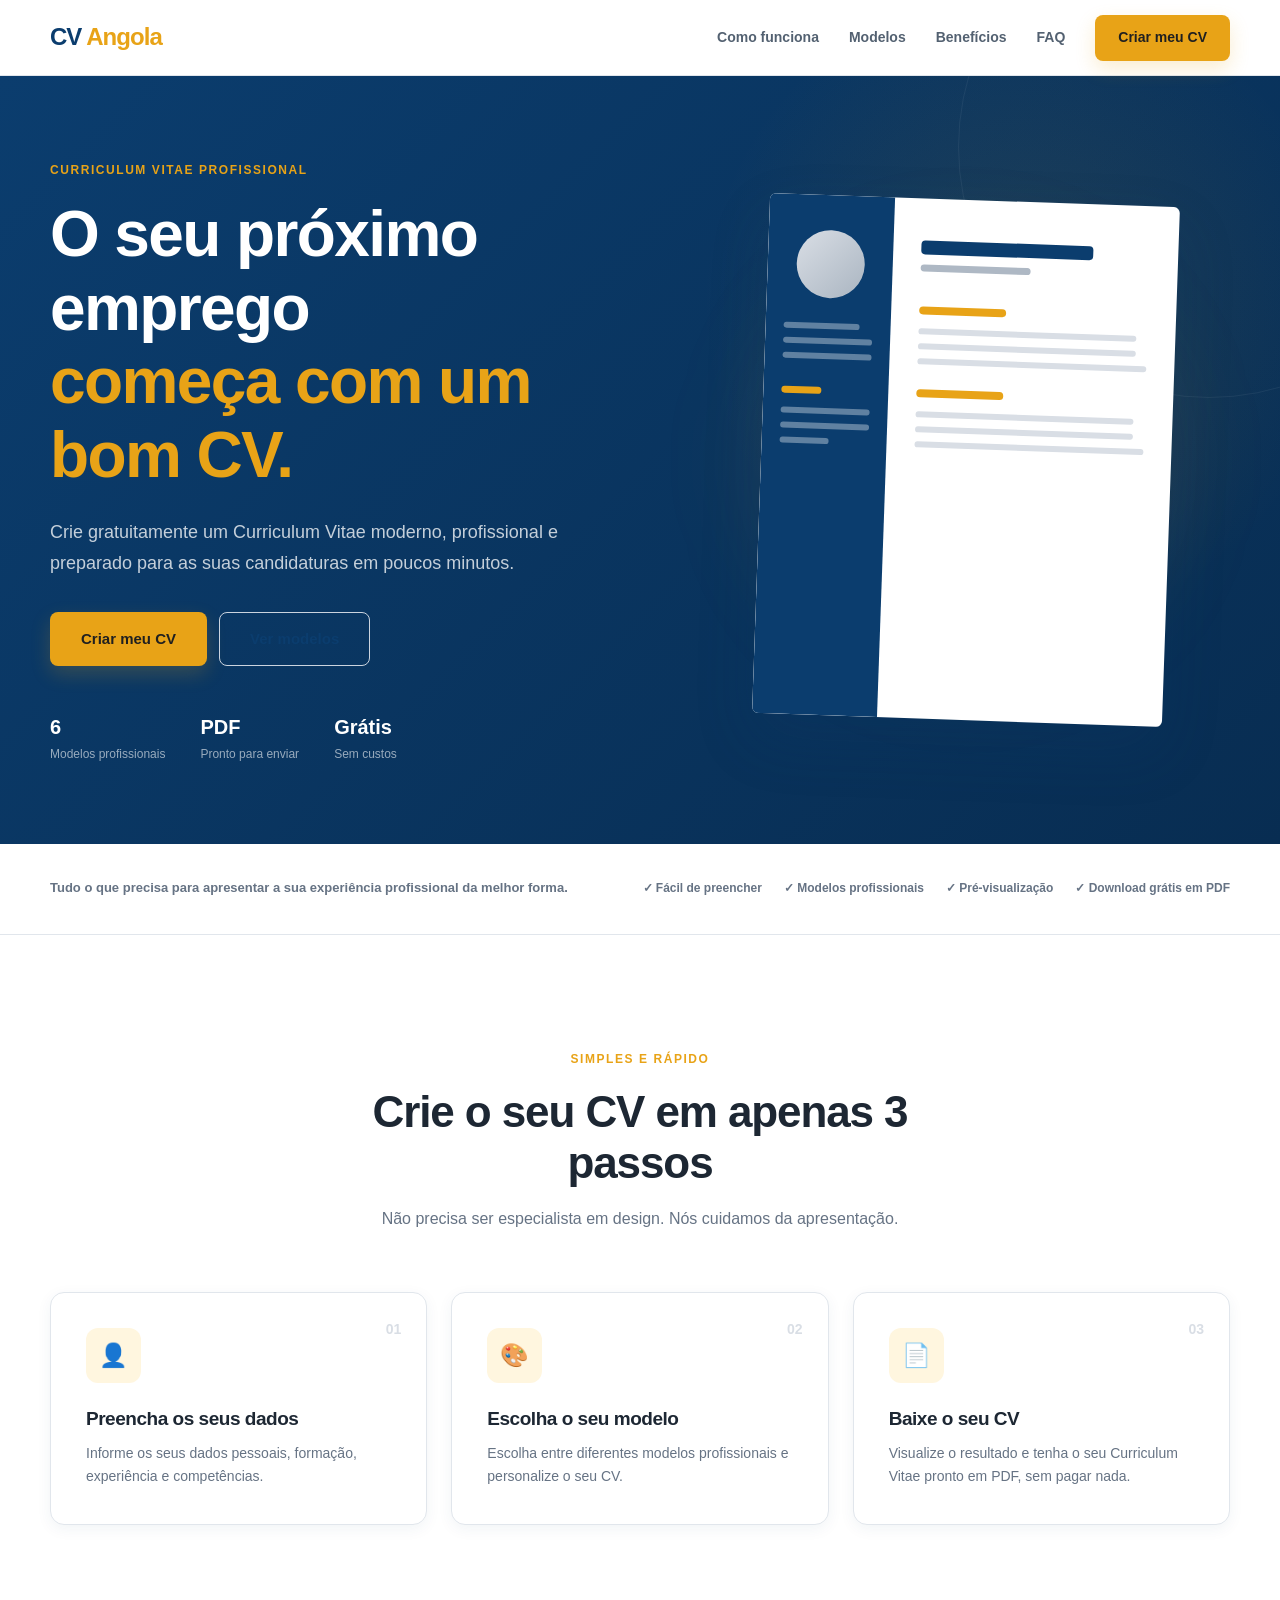
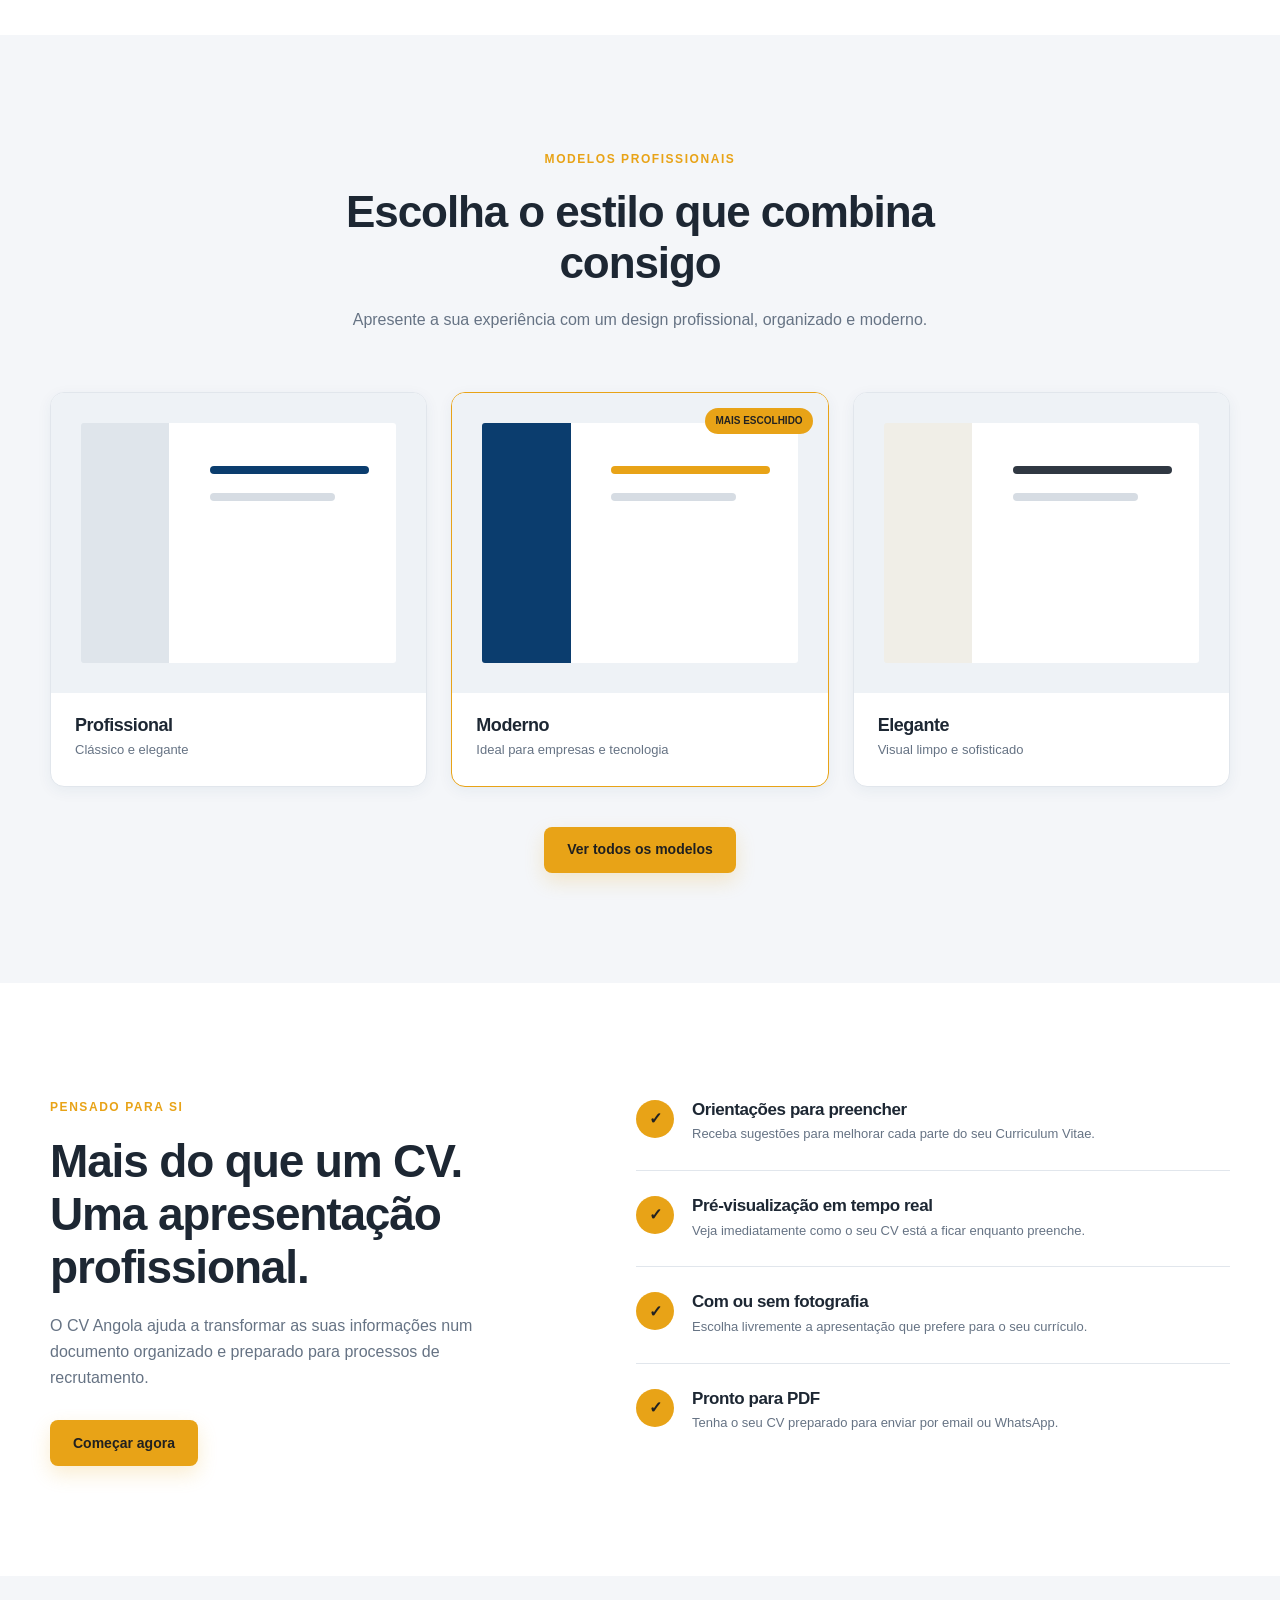
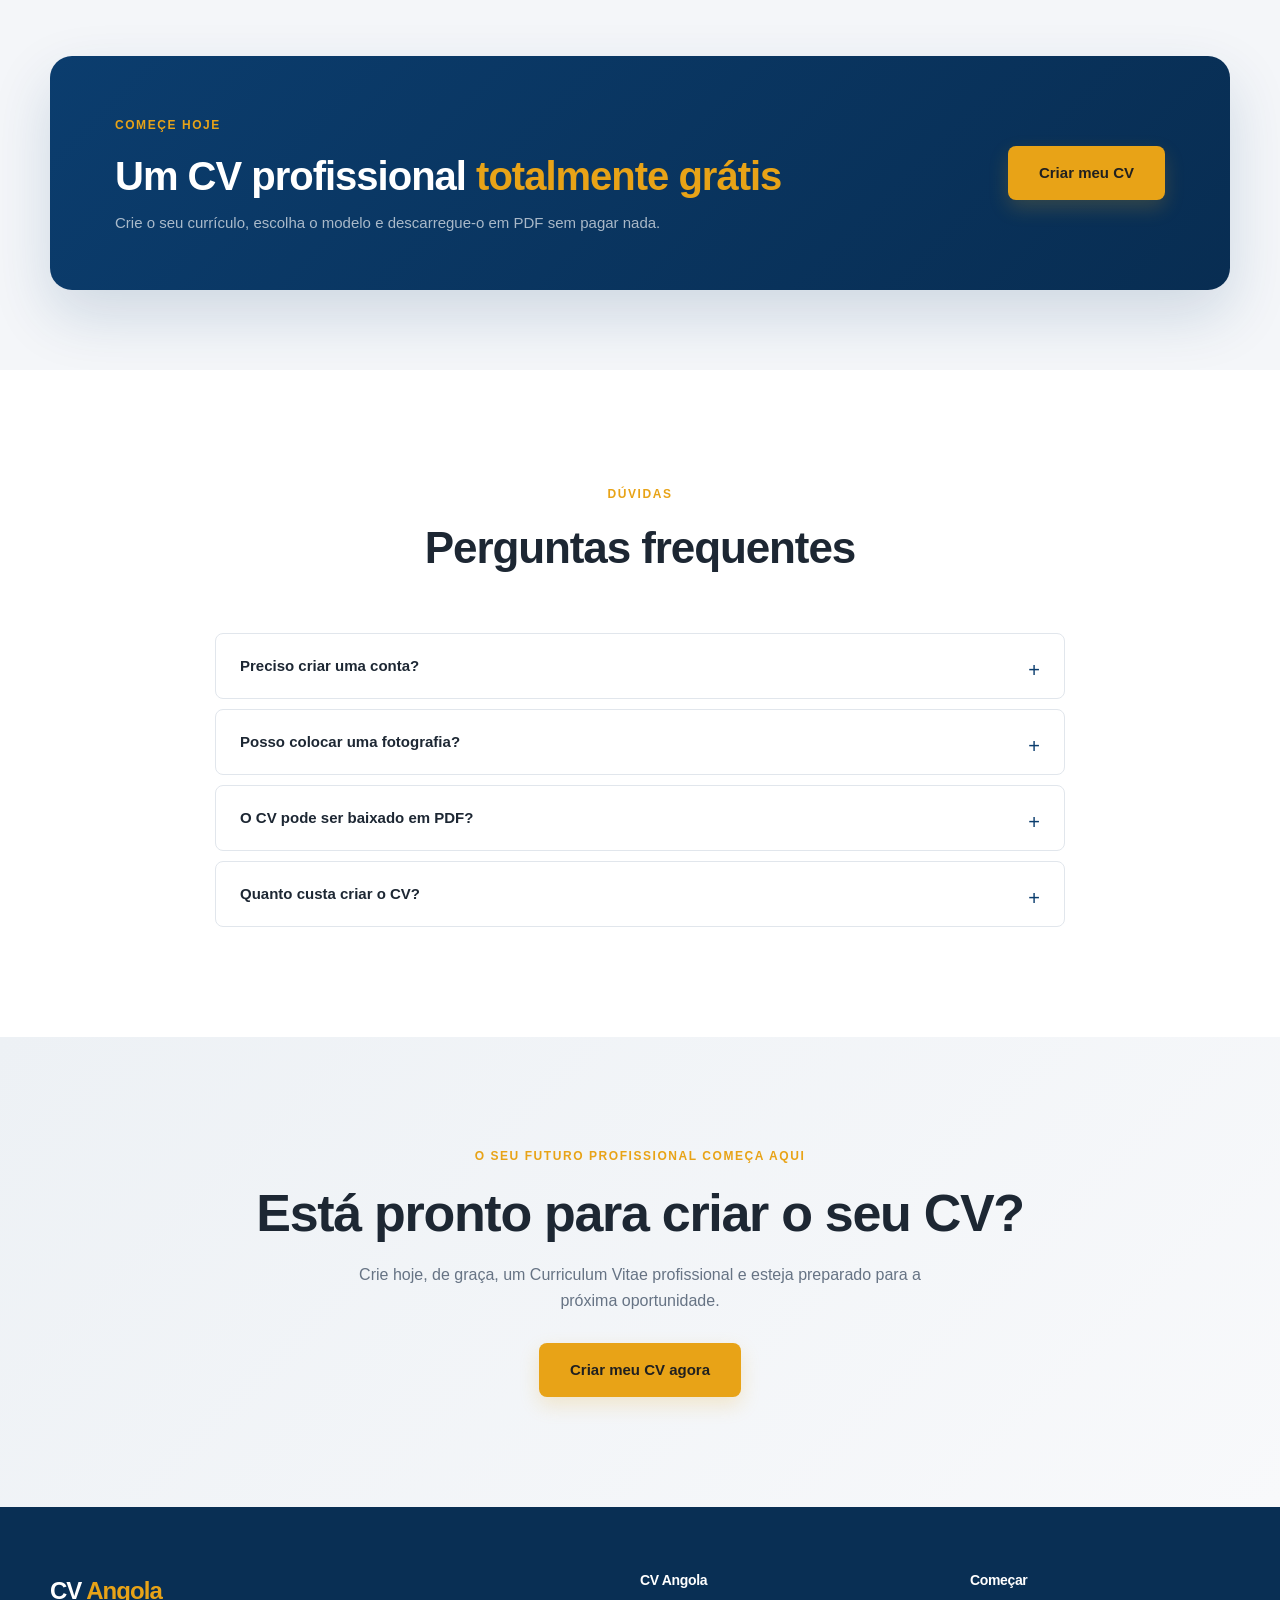
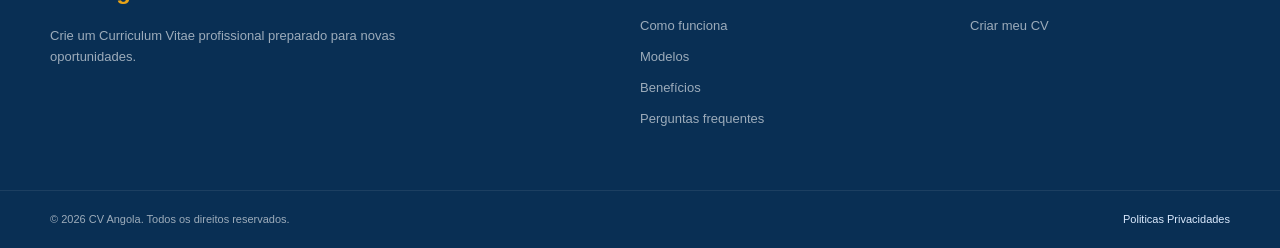
==== commit eacbb6c0: "Add files via upload" ====
--- a/index.html
+++ b/index.html
@@ -412,6 +412,7 @@
         <div class="footer-bottom">
             <div class="container">
                 <p>© 2026 CV Angola. Todos os direitos reservados.</p>
+                <a href="pages/politicas.html">Politicas Privacidades</a>
             </div>
         </div>
 
--- a/css/style.css
+++ b/css/style.css
@@ -1184,10 +1184,36 @@
 .footer-bottom .container {
     padding-top: 20px;
     padding-bottom: 20px;
+    display: flex;
+    justify-content: space-between;
+    align-items: center;
+    gap: 15px;
 }
 
 .footer-bottom p {
     font-size: 11px;
+    margin: 0;
+}
+
+.footer-bottom a {
+    font-size: 11px;
+    color: #DBEAFE;
+    text-decoration: none;
+    transition: color 0.3s ease;
+}
+
+.footer-bottom a:hover {
+    color: #FFFFFF;
+    text-decoration: underline;
+}
+
+/* Responsividade para telemóveis */
+@media (max-width: 576px) {
+    .footer-bottom .container {
+        flex-direction: column;
+        text-align: center;
+        gap: 10px;
+    }
 }
 
 
